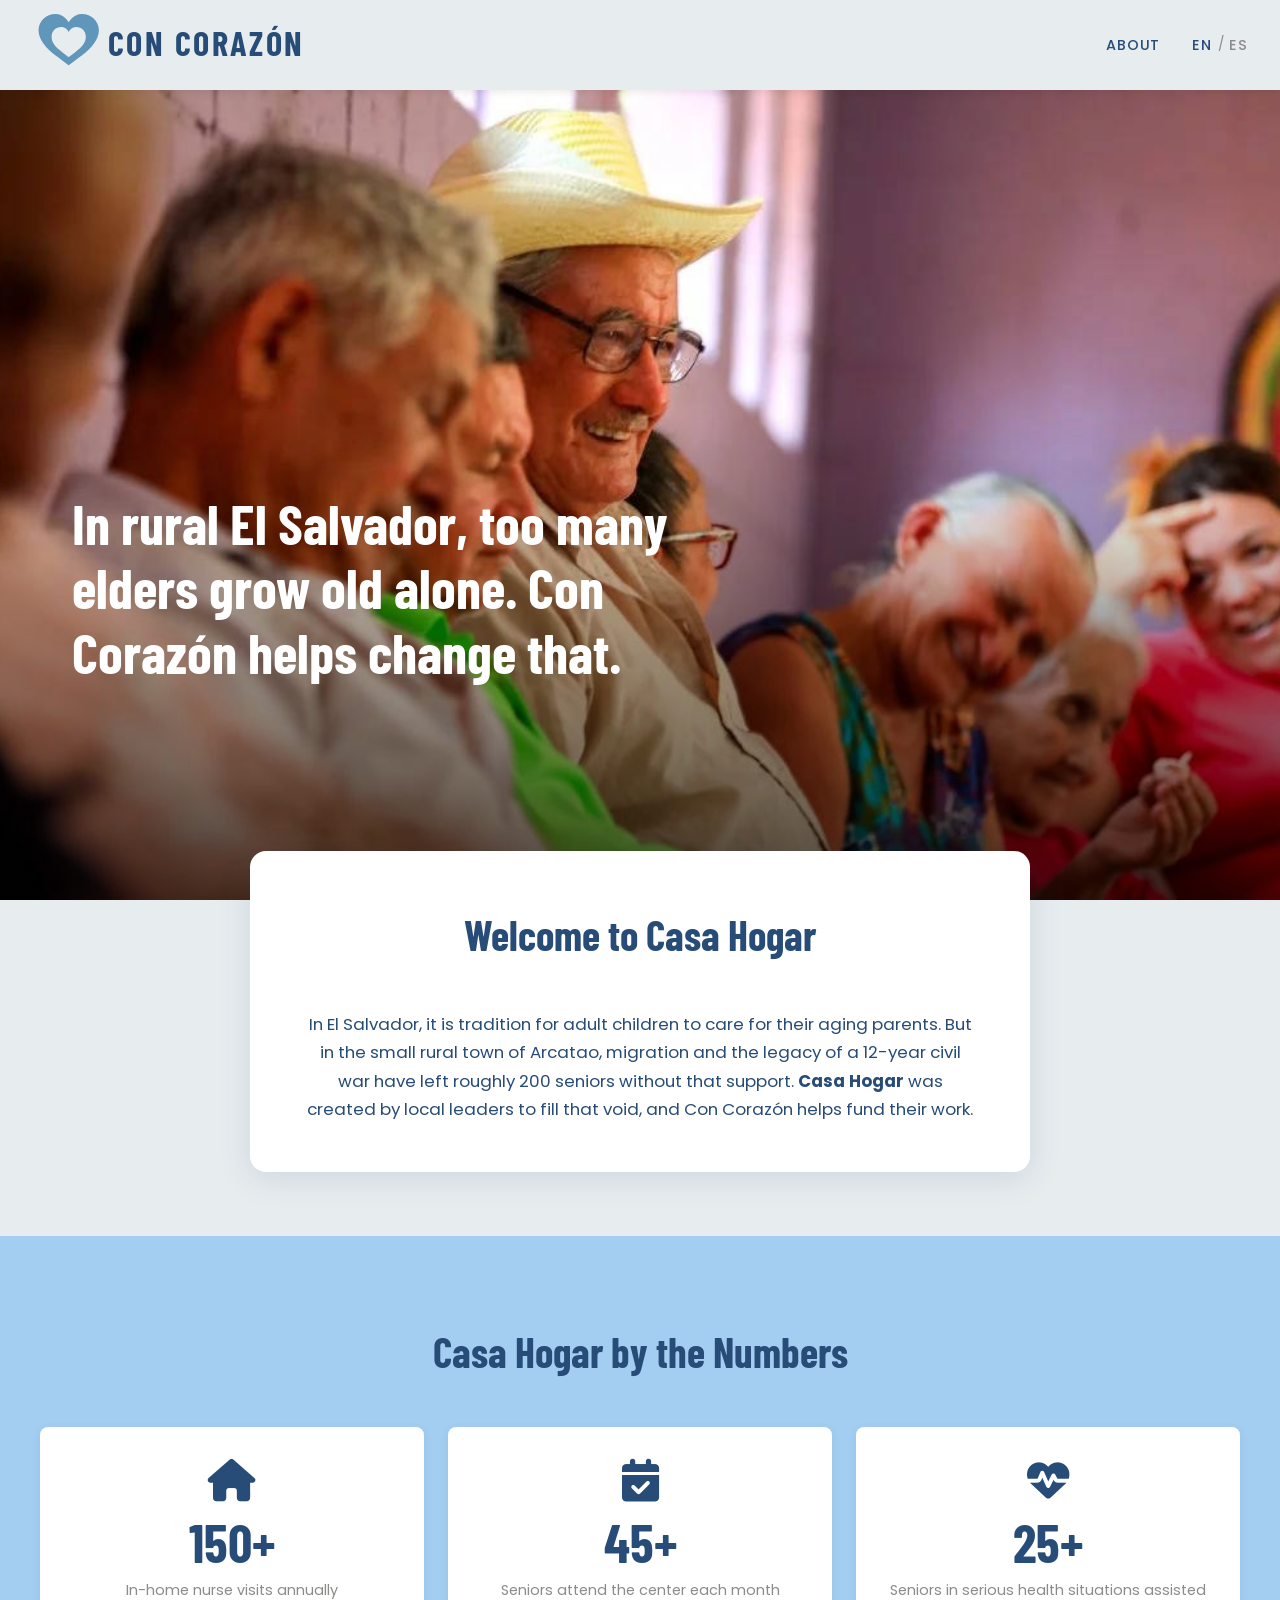
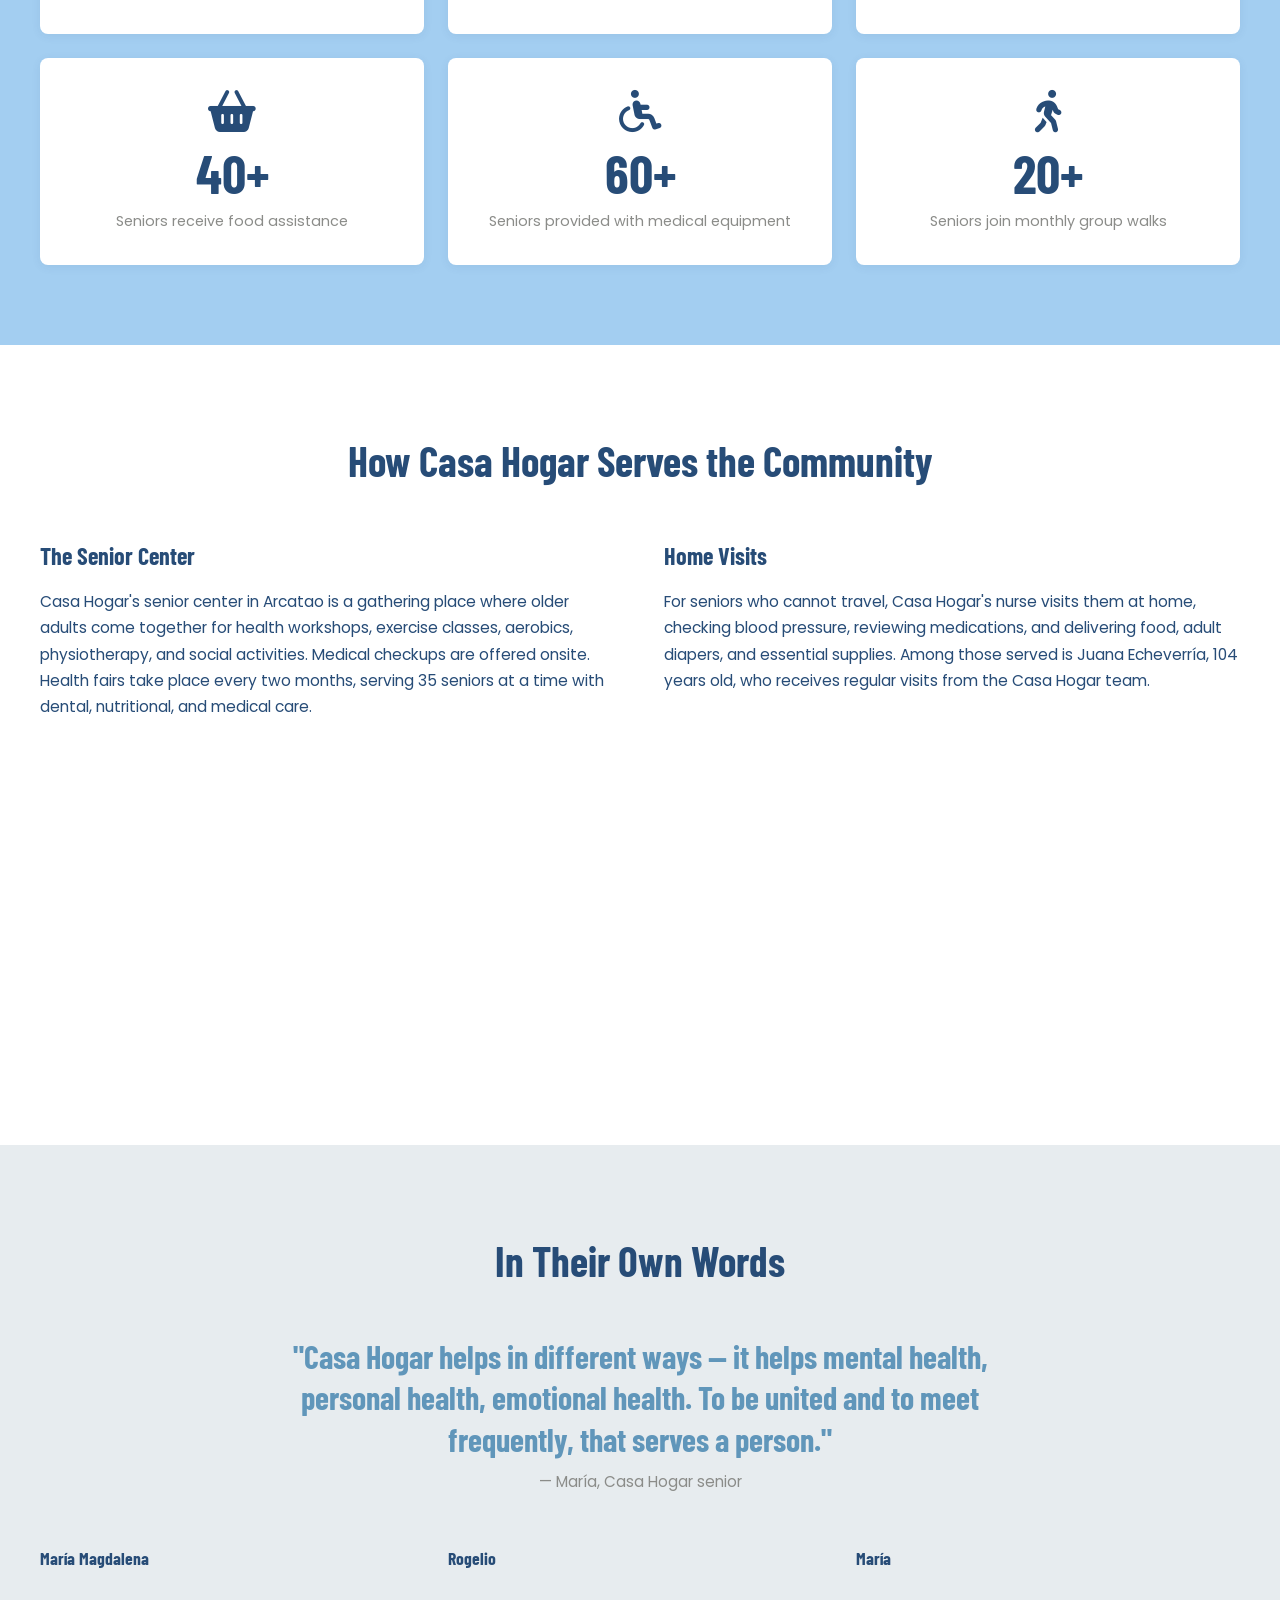
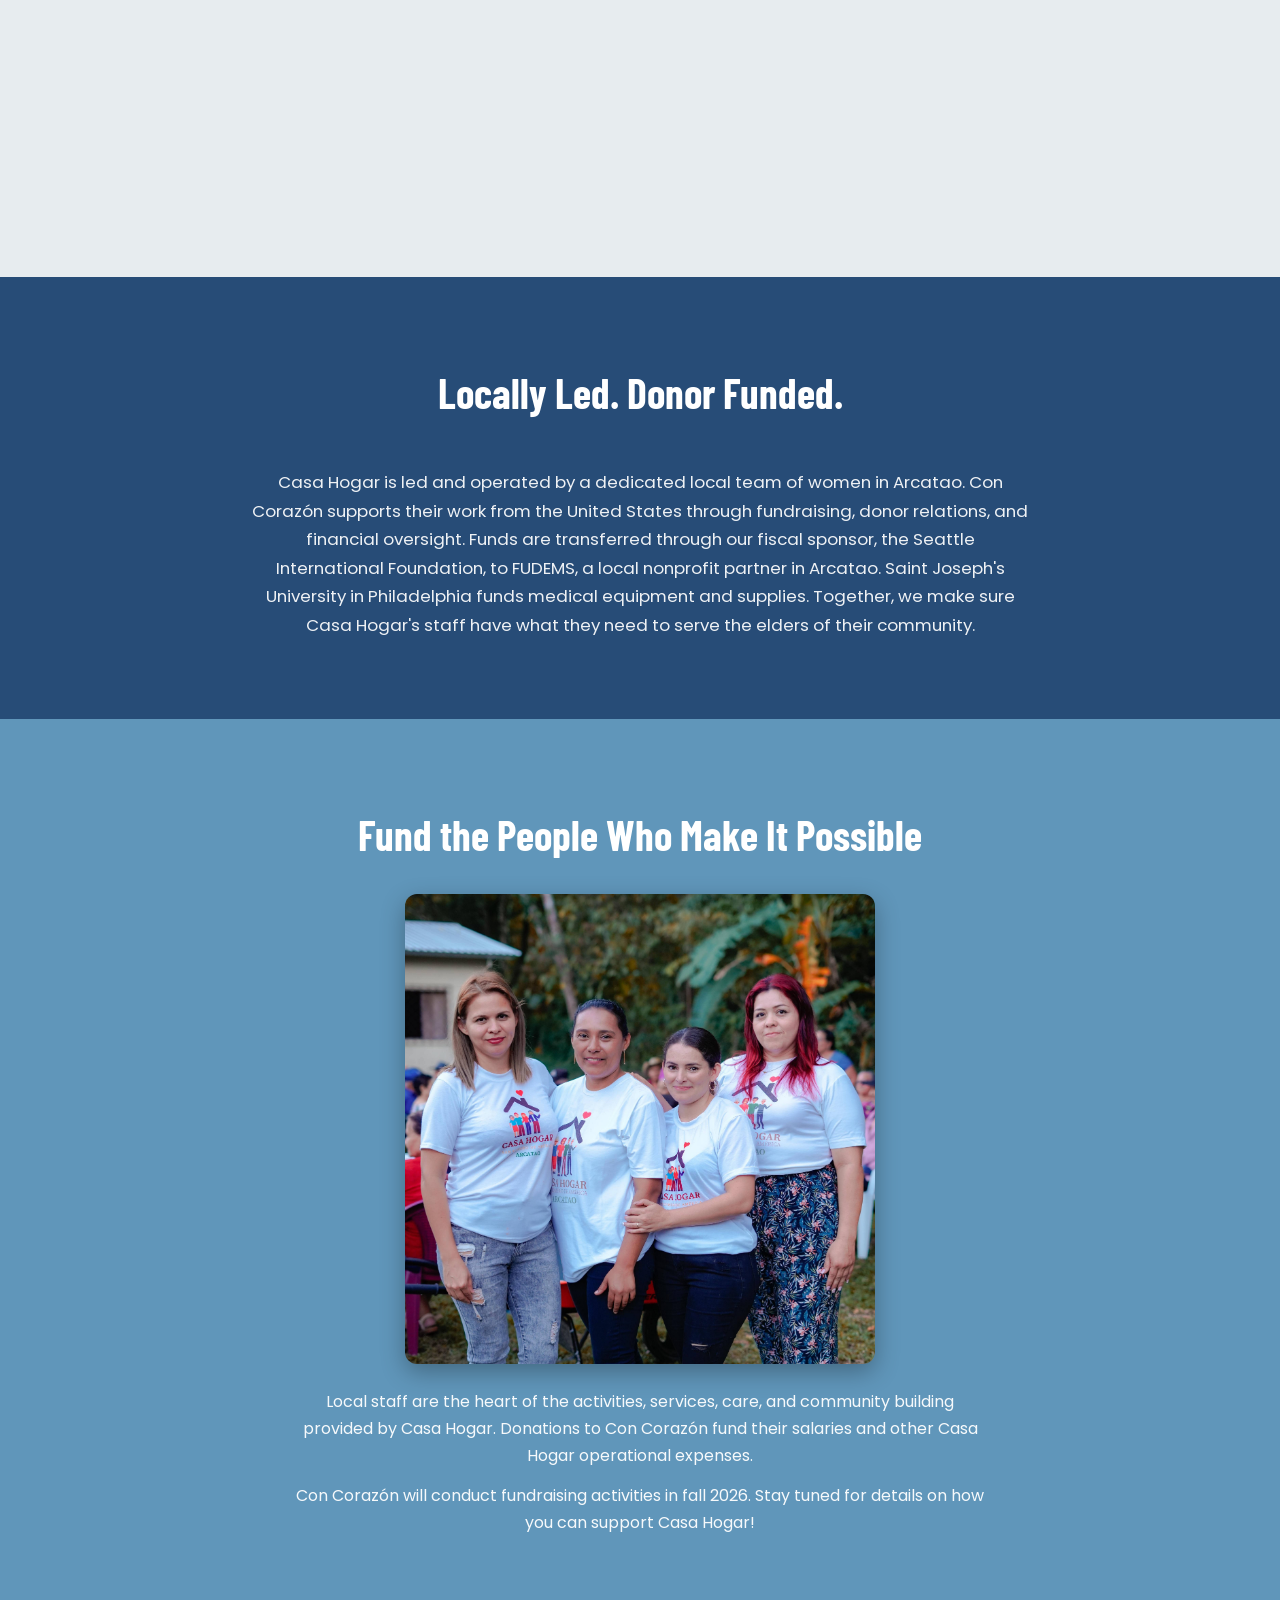
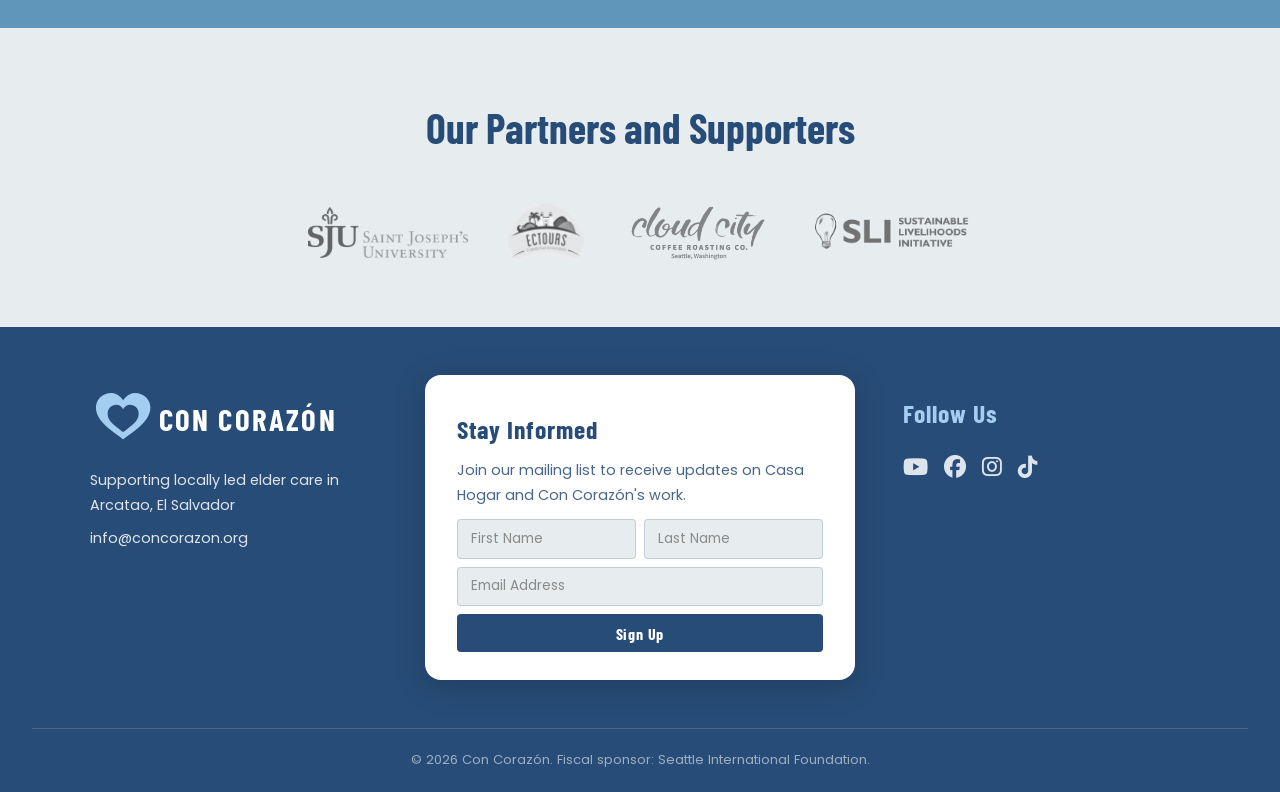
==== en/index.html @ 16d6d332 "Inital commit of Con Corazon website 2.0" ====
<!DOCTYPE html>
<html lang="en">
<head>
  <meta charset="UTF-8">
  <meta name="viewport" content="width=device-width, initial-scale=1.0">
  <title>Con Corazón — Supporting Elder Care in Arcatao, El Salvador</title>
  <meta name="description" content="Con Corazón supports Casa Hogar San Romero de América, a locally led elder care program in Arcatao, El Salvador.">
  <link rel="icon" type="image/svg+xml" href="../favicon.svg">
  <link rel="stylesheet" href="../css/styles.css">
  <link rel="stylesheet" href="https://cdnjs.cloudflare.com/ajax/libs/font-awesome/6.5.0/css/all.min.css">
</head>
<body>

  <!-- ─── Navigation ────────────────────────────────────────────── -->
  <nav class="site-nav" role="navigation" aria-label="Main navigation">
    <div class="nav-logo">
      <a href="index.html" aria-label="Con Corazón home">
        <svg width="310" height="66" viewBox="50 0 380 80" role="img">
          <title>Con Corazón logo</title>
          <g transform="translate(95, 40)">
            <path d="M0,-28 C0,-28 -6,-38 -16,-38 C-28,-38 -37,-29 -37,-18 C-37,-7 -28,4 -16,13 C-8,19 0,25 0,25 C0,25 8,19 16,13 C28,4 37,-7 37,-18 C37,-29 28,-38 16,-38 C6,-38 0,-28 0,-28 Z" fill="#6096BA"/>
            <path d="M0,-16 C0,-16 -3,-22 -9,-22 C-16,-22 -21,-17 -21,-10 C-21,-3 -16,3 -9,8 C-4,12 0,15 0,15 C0,15 4,12 9,8 C16,3 21,-3 21,-10 C21,-17 16,-22 9,-22 C3,-22 0,-16 0,-16 Z" fill="#E7ECEF"/>
          </g>
          <text x="143" y="53" font-family="'Barlow Condensed', sans-serif" font-weight="700" font-size="42" letter-spacing="3" fill="#274C77">CON CORAZÓN</text>
        </svg>
      </a>
    </div>

    <button class="nav-hamburger" aria-label="Open menu" aria-expanded="false" onclick="this.setAttribute('aria-expanded', this.getAttribute('aria-expanded')==='true'?'false':'true'); document.getElementById('nav-links').classList.toggle('open');">
      <span></span><span></span><span></span>
    </button>

    <ul class="nav-links" id="nav-links">
      <!-- <li><a href="donate.html">Donate</a></li> -->
      <li><a href="about.html">About</a></li>
      <li>
        <span class="lang-toggle">
          <a href="index.html" class="lang-active">EN</a>
          <span class="lang-sep">/</span>
          <a href="../es/index.html" class="lang-inactive">ES</a>
        </span>
      </li>
    </ul>
  </nav>

  <!-- ─── Section 1: Hero ───────────────────────────────────────── -->
  <section class="hero" aria-label="Hero">
    <div class="hero-overlay"></div>
    <div class="hero-content">
      <h1>In rural El Salvador, too many elders grow old alone. Con Corazón helps change that.</h1>
      <!-- <a href="donate.html" class="btn-primary">Donate</a> -->
    </div>
  </section>

  <!-- ─── Section 2: The Problem ───────────────────────────────── -->
  <section class="section-problem" aria-labelledby="problem-heading">
    <div class="inner">
      <h2 class="section-header" id="problem-heading">Welcome to Casa Hogar</h2>
      <p>In El Salvador, it is tradition for adult children to care for their aging parents. But in the small rural town of Arcatao, migration and the legacy of a 12-year civil war have left roughly 200 seniors without that support. <strong>Casa Hogar</strong> was created by local leaders to fill that void, and Con Corazón helps fund their work.</p>
    </div>
  </section>

  <!-- ─── Section 3: Stat Cards ─────────────────────────────────── -->
  <section class="section-stats" aria-labelledby="stats-heading">
    <div class="inner">
      <h2 class="section-header" id="stats-heading">Casa Hogar by the Numbers</h2>
      <div class="stat-grid">

        <div class="stat-card">
          <i class="fa-solid fa-house" aria-hidden="true"></i>
          <div class="stat-number">150+</div>
          <div class="stat-label">In-home nurse visits annually</div>
        </div>

        <div class="stat-card">
          <i class="fa-solid fa-calendar-check" aria-hidden="true"></i>
          <div class="stat-number">45+</div>
          <div class="stat-label">Seniors attend the center each month</div>
        </div>

        <div class="stat-card">
          <i class="fa-solid fa-heart-pulse" aria-hidden="true"></i>
          <div class="stat-number">25+</div>
          <div class="stat-label">Seniors in serious health situations assisted</div>
        </div>

        <div class="stat-card">
          <i class="fa-solid fa-basket-shopping" aria-hidden="true"></i>
          <div class="stat-number">40+</div>
          <div class="stat-label">Seniors receive food assistance</div>
        </div>

        <div class="stat-card">
          <i class="fa-solid fa-wheelchair" aria-hidden="true"></i>
          <div class="stat-number">60+</div>
          <div class="stat-label">Seniors provided with medical equipment</div>
        </div>

        <div class="stat-card">
          <i class="fa-solid fa-person-walking" aria-hidden="true"></i>
          <div class="stat-number">20+</div>
          <div class="stat-label">Seniors join monthly group walks</div>
        </div>

      </div>
    </div>
  </section>

  <!-- ─── Section 4: What Is Casa Hogar ────────────────────────── -->
  <section class="section-casa" aria-labelledby="casa-heading">
    <div class="inner">
      <h2 class="section-header" id="casa-heading">How Casa Hogar Serves the Community</h2>
      <div class="casa-columns">

        <div class="casa-col">
          <h3>The Senior Center</h3>
          <p>Casa Hogar's senior center in Arcatao is a gathering place where older adults come together for health workshops, exercise classes, aerobics, physiotherapy, and social activities. Medical checkups are offered onsite. Health fairs take place every two months, serving 35 seniors at a time with dental, nutritional, and medical care.</p>
          <div class="video-wrap">
            <iframe src="https://www.youtube.com/embed/SIsuUfi-Hgg" title="Casa Hogar Senior Center" allowfullscreen loading="lazy"></iframe>
          </div>
        </div>

        <div class="casa-col">
          <h3>Home Visits</h3>
          <p>For seniors who cannot travel, Casa Hogar's nurse visits them at home, checking blood pressure, reviewing medications, and delivering food, adult diapers, and essential supplies. Among those served is Juana Echeverría, 104 years old, who receives regular visits from the Casa Hogar team.</p>
          <div class="video-wrap">
            <iframe src="https://www.youtube.com/embed/_XHFitrFmFE" title="Casa Hogar Home Visits" allowfullscreen loading="lazy"></iframe>
          </div>
        </div>

      </div>
    </div>
  </section>

  <!-- ─── Section 5: Testimonials ──────────────────────────────── -->
  <section class="section-testimonials" aria-labelledby="testimonials-heading">
    <div class="inner">
      <h2 class="section-header" id="testimonials-heading">In Their Own Words</h2>

      <div class="pull-quote">
        <blockquote>"Casa Hogar helps in different ways &mdash; it helps mental health, personal health, emotional health. To be united and to meet frequently, that serves a person."</blockquote>
        <cite>— María, Casa Hogar senior</cite>
      </div>

      <div class="video-row">

        <div>
          <div class="video-label">María Magdalena</div>
          <div class="video-wrap">
            <iframe src="https://www.youtube.com/embed/TL18-cvgX3M" title="Testimonial: María Magdalena" allowfullscreen loading="lazy"></iframe>
          </div>
        </div>

        <div>
          <div class="video-label">Rogelio</div>
          <div class="video-wrap">
            <iframe src="https://www.youtube.com/embed/rssezX01cHo" title="Testimonial: Rogelio" allowfullscreen loading="lazy"></iframe>
          </div>
        </div>

        <div>
          <div class="video-label">María</div>
          <div class="video-wrap">
            <iframe src="https://www.youtube.com/embed/4YFCZ-IVtp0" title="Testimonial: María" allowfullscreen loading="lazy"></iframe>
          </div>
        </div>

      </div>
    </div>
  </section>

  <!-- ─── Section 6: How We Work ───────────────────────────────── -->
  <section class="section-how" aria-labelledby="how-heading">
    <div class="inner">
      <h2 class="section-header section-header--white" id="how-heading">Locally Led. Donor Funded.</h2>
      <p>Casa Hogar is led and operated by a dedicated local team of women in Arcatao. Con Corazón supports their work from the United States through fundraising, donor relations, and financial oversight. Funds are transferred through our fiscal sponsor, the Seattle International Foundation, to FUDEMS, a local nonprofit partner in Arcatao. Saint Joseph's University in Philadelphia funds medical equipment and supplies. Together, we make sure Casa Hogar's staff have what they need to serve the elders of their community.</p>
    </div>
  </section>

  <!-- ─── Section 7: Donate CTA ────────────────────────────────── -->
  <section class="section-donate" aria-labelledby="donate-heading">
    <div class="inner">
      <h2 class="section-header" id="donate-heading">Fund the People Who Make It Possible</h2>
      <div class="team-photo-break">
        <img src="../images/Casa_Hogar_Team.jpg" alt="The Casa Hogar team in Arcatao, El Salvador">
      </div>
      <p>Local staff are the heart of the activities, services, care, and community building provided by Casa Hogar. Donations to Con Corazón fund their salaries and other Casa Hogar operational expenses.</p>
      <p>Con Corazón will conduct fundraising activities in fall 2026. Stay tuned for details on how you can support Casa Hogar!</p>
      <!-- <a href="donate.html" class="btn-donate">Donate Now</a> -->
    </div>
  </section>

  <!-- ─── Section 8: Partners ──────────────────────────────────── -->
  <section class="section-partners" aria-labelledby="partners-heading">
    <div class="inner">
      <h2 class="section-header" id="partners-heading">Our Partners and Supporters</h2>
      <div class="partner-row">

        <a href="https://www.sju.edu/" class="partner-logo" target="_blank" rel="noopener" aria-label="Saint Joseph's University">
          <img src="../images/saint-josephs-university.png" alt="Saint Joseph's University">
        </a>

        <a href="https://www.ectourselsalvador.com/" class="partner-logo" target="_blank" rel="noopener" aria-label="EC Tours El Salvador">
          <img src="../images/EC%20Tours.png" alt="EC Tours El Salvador">
        </a>

        <a href="https://www.cloudcitycoffeeroasting.com/" class="partner-logo" target="_blank" rel="noopener" aria-label="Cloud City Coffee Roasters">
          <img src="../images/CloudCityRoasters.png" alt="Cloud City Coffee Roasters">
        </a>

        <div class="partner-logo" aria-label="Sustainable Livelihoods Initiative">
          <img src="../images/Sustainable%20Livelihoods%20Initiative.png" alt="Sustainable Livelihoods Initiative">
        </div>

      </div>
    </div>
  </section>

  <!-- ─── Footer ───────────────────────────────────────────────── -->
  <footer class="site-footer" aria-label="Site footer">
    <div class="footer-grid">

      <div class="footer-col">
        <svg width="280" height="60" viewBox="50 0 380 80" role="img" aria-label="Con Corazón logo">
          <title>Con Corazón</title>
          <g transform="translate(95, 40)">
            <path d="M0,-28 C0,-28 -6,-38 -16,-38 C-28,-38 -37,-29 -37,-18 C-37,-7 -28,4 -16,13 C-8,19 0,25 0,25 C0,25 8,19 16,13 C28,4 37,-7 37,-18 C37,-29 28,-38 16,-38 C6,-38 0,-28 0,-28 Z" fill="#A3CEF1"/>
            <path d="M0,-16 C0,-16 -3,-22 -9,-22 C-16,-22 -21,-17 -21,-10 C-21,-3 -16,3 -9,8 C-4,12 0,15 0,15 C0,15 4,12 9,8 C16,3 21,-3 21,-10 C21,-17 16,-22 9,-22 C3,-22 0,-16 0,-16 Z" fill="#274C77"/>
          </g>
          <text x="143" y="53" font-family="'Barlow Condensed', sans-serif" font-weight="700" font-size="42" letter-spacing="3" fill="#ffffff">CON CORAZÓN</text>
        </svg>
        <p class="footer-tagline">Supporting locally led elder care in Arcatao, El Salvador</p>
        <a href="mailto:info@concorazon.org">info@concorazon.org</a>
      </div>

      <div class="footer-col">
        <div class="footer-form-card">
          <h4>Stay Informed</h4>
          <p>Join our mailing list to receive updates on Casa Hogar and Con Corazón's work.</p>
          <form class="signup-form" action="#" method="post" aria-label="Mailing list signup">
            <div class="signup-row">
              <input type="text" name="first_name" placeholder="First Name" required>
              <input type="text" name="last_name" placeholder="Last Name" required>
            </div>
            <input type="email" name="email" placeholder="Email Address" required>
            <button type="submit">Sign Up</button>
          </form>
        </div>
      </div>

      <div class="footer-col">
        <h4>Follow Us</h4>
        <div class="social-links">
          <a href="https://www.youtube.com/@concorazon" target="_blank" rel="noopener" aria-label="YouTube">
            <i class="fa-brands fa-youtube" aria-hidden="true"></i>
          </a>
          <a href="https://www.facebook.com/ConCorazonElSalvador" target="_blank" rel="noopener" aria-label="Facebook">
            <i class="fa-brands fa-facebook" aria-hidden="true"></i>
          </a>
          <a href="https://www.instagram.com/concorazon_es/" target="_blank" rel="noopener" aria-label="Instagram">
            <i class="fa-brands fa-instagram" aria-hidden="true"></i>
          </a>
          <a href="https://www.tiktok.com/@concorazon_es" target="_blank" rel="noopener" aria-label="TikTok">
            <i class="fa-brands fa-tiktok" aria-hidden="true"></i>
          </a>
        </div>
      </div>

    </div>

    <div class="footer-bottom">
      <p>© <script>document.write(new Date().getFullYear())</script> Con Corazón. Fiscal sponsor: Seattle International Foundation.</p>
    </div>
  </footer>

</body>
</html>
---- css/styles.css ----
@import url('https://fonts.googleapis.com/css2?family=Barlow+Condensed:wght@700&family=Poppins:wght@400;500;600;700&display=swap');

/* ─── Variables ─────────────────────────────────────────────────── */
:root {
  --platinum:   #E7ECEF;
  --dusk-blue:  #274C77;
  --steel-blue: #6096BA;
  --icy-blue:   #A3CEF1;
  --grey-olive: #8B8C89;
}

/* ─── Reset & Base ──────────────────────────────────────────────── */
*, *::before, *::after { box-sizing: border-box; margin: 0; padding: 0; }

html { scroll-behavior: smooth; }

body {
  font-family: 'Poppins', sans-serif;
  background-color: var(--platinum);
  color: var(--dusk-blue);
  font-size: 1rem;
  line-height: 1.7;
}

img { display: block; max-width: 100%; }

a { color: inherit; text-decoration: none; }

/* ─── Navigation ────────────────────────────────────────────────── */
.site-nav {
  position: sticky;
  top: 0;
  z-index: 100;
  background: var(--platinum);
  padding: 0.75rem 2rem;
  display: flex;
  align-items: center;
  justify-content: space-between;
  box-shadow: 0 2px 8px rgba(0,0,0,0.08);
}

.nav-logo a { display: flex; align-items: center; }

.nav-links {
  display: flex;
  align-items: center;
  gap: 2rem;
  list-style: none;
}

.nav-links a {
  font-family: 'Poppins', sans-serif;
  font-weight: 500;
  font-size: 0.9rem;
  letter-spacing: 0.06em;
  text-transform: uppercase;
  color: var(--dusk-blue);
  transition: color 0.2s;
}

.nav-links a.nav-bold {
  font-weight: 700;
}

.nav-links a:hover { color: var(--steel-blue); }

.lang-toggle { display: flex; align-items: center; gap: 0.35rem; }

.lang-toggle .lang-active { color: var(--dusk-blue); }
.lang-toggle .lang-inactive { color: var(--grey-olive); }
.lang-toggle .lang-sep { color: var(--grey-olive); font-size: 0.85rem; }

/* Hamburger */
.nav-hamburger {
  display: none;
  background: none;
  border: none;
  cursor: pointer;
  padding: 0.25rem;
  flex-direction: column;
  gap: 5px;
}

.nav-hamburger span {
  display: block;
  width: 26px;
  height: 3px;
  background: var(--dusk-blue);
  border-radius: 2px;
  transition: all 0.3s;
}

/* ─── Hero ──────────────────────────────────────────────────────── */
.hero {
  position: relative;
  min-height: 90vh;
  background-image: url('../images/Con_Corazon_Hero.jpg');
  background-size: cover;
  background-position: center;
  display: flex;
  align-items: flex-end;
}

.hero-overlay {
  position: absolute;
  inset: 0;
  background: linear-gradient(to bottom, transparent 40%, rgba(0,0,0,0.65) 100%);
}

.hero-content {
  position: relative;
  z-index: 1;
  padding: 3rem 2.5rem 7rem;
  max-width: 820px;
}

.hero-content h1 {
  font-family: 'Barlow Condensed', sans-serif;
  font-weight: 700;
  font-size: clamp(2rem, 5vw, 3.5rem);
  color: #fff;
  line-height: 1.15;
  margin-bottom: 1.5rem;
  text-wrap: balance;
}

.btn-primary {
  display: inline-block;
  font-family: 'Poppins', sans-serif;
  font-weight: 700;
  font-size: 1.2rem;
  letter-spacing: 0.12em;
  text-transform: uppercase;
  background: var(--steel-blue);
  color: #fff;
  padding: 0.55rem 3.5rem;
  border-radius: 50px;
  transition: background 0.2s;
}

.btn-primary:hover { background: var(--dusk-blue); }

.btn-donate {
  display: inline-block;
  font-family: 'Poppins', sans-serif;
  font-weight: 700;
  font-size: 1rem;
  letter-spacing: 0.12em;
  text-transform: uppercase;
  background: #fff;
  color: var(--dusk-blue);
  padding: 0.55rem 3.5rem;
  border-radius: 50px;
  transition: background 0.2s, color 0.2s;
}

.btn-donate:hover { background: var(--platinum); color: var(--dusk-blue); }

/* ─── Section Shared ─────────────────────────────────────────────── */
section { padding: 5rem 2rem; }

.section-header {
  font-family: 'Barlow Condensed', sans-serif;
  font-weight: 700;
  font-size: clamp(1.75rem, 3.5vw, 2.6rem);
  color: var(--dusk-blue);
  text-align: center;
  margin-bottom: 2.5rem;
  text-wrap: balance;
}

.section-header--white { color: #fff; }

/* ─── Section 2: Problem ─────────────────────────────────────────── */
.section-problem {
  background: var(--platinum);
  text-align: center;
  position: relative;
  z-index: 2;
  margin-top: 0;
  border-top: 1px solid transparent;
  padding-top: 0;
  padding-bottom: 4rem;
}

.section-problem .inner {
  max-width: 780px;
  margin: -50px auto 0;
  background: #fff;
  border-radius: 16px;
  box-shadow: 0 6px 32px rgba(39,76,119,0.13);
  padding: 3rem 3.5rem;
  position: relative;
  z-index: 3;
}


.section-problem p {
  font-size: 1.05rem;
  color: var(--dusk-blue);
}

/* ─── Section 3: Casa Hogar ──────────────────────────────────────── */
.section-casa {
  background: #fff;
}

.section-casa .inner { max-width: 1200px; margin: 0 auto; }

.casa-columns {
  display: grid;
  grid-template-columns: 1fr 1fr;
  gap: 3rem;
  margin-top: 0.5rem;
}

.casa-col h3 {
  font-family: 'Barlow Condensed', sans-serif;
  font-weight: 700;
  font-size: 1.5rem;
  color: var(--dusk-blue);
  margin-bottom: 0.75rem;
  text-wrap: balance;
}

.casa-col p {
  font-size: 0.97rem;
  margin-bottom: 1.25rem;
  color: var(--dusk-blue);
}

/* ─── Video Embed ────────────────────────────────────────────────── */
.video-wrap {
  position: relative;
  width: 100%;
  padding-bottom: 56.25%;
  height: 0;
  overflow: hidden;
  border-radius: 4px;
}

.video-wrap iframe {
  position: absolute;
  top: 0; left: 0;
  width: 100%;
  height: 100%;
  border: 0;
}

/* ─── Section 4: Stat Cards ──────────────────────────────────────── */
.section-stats {
  background: var(--icy-blue);
}

.section-stats .inner { max-width: 1200px; margin: 0 auto; }

.stat-grid {
  display: grid;
  grid-template-columns: repeat(3, 1fr);
  gap: 1.5rem;
}

.stat-card {
  background: #fff;
  border-radius: 8px;
  padding: 2rem 1.5rem;
  text-align: center;
  box-shadow: 0 2px 10px rgba(39,76,119,0.08);
}

.stat-card i {
  font-size: 2.65rem;
  color: var(--dusk-blue);
  margin-bottom: 0.75rem;
}

.stat-number {
  font-family: 'Barlow Condensed', sans-serif;
  font-weight: 700;
  font-size: 3.35rem;
  color: var(--dusk-blue);
  line-height: 1.1;
}

.stat-label {
  font-size: 0.9rem;
  color: var(--grey-olive);
  margin-top: 0.35rem;
}

/* ─── Section 5: Testimonials ────────────────────────────────────── */
.section-testimonials {
  background: var(--platinum);
}

.section-testimonials .inner { max-width: 1200px; margin: 0 auto; }

.pull-quote {
  text-align: center;
  margin-bottom: 3rem;
}

.pull-quote blockquote {
  font-family: 'Barlow Condensed', sans-serif;
  font-weight: 700;
  font-size: clamp(1.4rem, 3vw, 2rem);
  color: var(--steel-blue);
  line-height: 1.3;
  max-width: 700px;
  margin: 0 auto 0.5rem;
}

.pull-quote cite {
  font-family: 'Poppins', sans-serif;
  font-size: 0.95rem;
  color: var(--grey-olive);
  font-style: normal;
}

.video-row {
  display: grid;
  grid-template-columns: repeat(3, 1fr);
  gap: 1.5rem;
}

.video-label {
  font-family: 'Barlow Condensed', sans-serif;
  font-weight: 700;
  font-size: 1.1rem;
  color: var(--dusk-blue);
  margin-bottom: 0.5rem;
}

/* ─── Section 6: How We Work ─────────────────────────────────────── */
.section-how {
  background: var(--dusk-blue);
  color: #fff;
}

.section-how .inner {
  max-width: 780px;
  margin: 0 auto;
  text-align: center;
}

.section-how p {
  font-size: 1.05rem;
  color: #fff;
  opacity: 0.92;
}

/* ─── Team Photo Break ───────────────────────────────────────────── */
.team-photo-break {
  margin: 1.5rem auto;
  text-align: center;
}

.team-photo-break img {
  width: 100%;
  max-width: 470px;
  height: auto;
  display: block;
  margin: 0 auto;
  border-radius: 12px;
  box-shadow: 0 8px 24px rgba(0, 0, 0, 0.3);
}

/* ─── Section 7: Donate CTA ──────────────────────────────────────── */
.section-donate {
  background: var(--steel-blue);
  text-align: center;
}

.section-donate .inner { max-width: 700px; margin: 0 auto; }

.section-donate .section-header { color: #fff; margin-bottom: 1.25rem; }

.section-donate p {
  color: #fff;
  font-size: 1rem;
  opacity: 0.95;
  margin-bottom: 0.75rem;
}

.section-donate .btn-donate { margin-top: 1.5rem; }

/* ─── Section 8: Partners ────────────────────────────────────────── */
.section-partners {
  background: var(--platinum);
  padding: 4rem 2rem;
}

.section-partners .inner { max-width: 1100px; margin: 0 auto; }

.partner-row {
  display: flex;
  align-items: center;
  justify-content: center;
  flex-wrap: wrap;
  gap: 2.5rem;
  margin-top: 1rem;
}

.partner-logo {
  display: flex;
  align-items: center;
  justify-content: center;
  opacity: 0.7;
  filter: grayscale(100%);
  transition: filter 0.25s, opacity 0.25s;
}

.partner-logo:hover {
  filter: grayscale(0%);
  opacity: 1;
}

.partner-logo img {
  max-height: 60px;
  max-width: 160px;
  width: auto;
  object-fit: contain;
}

/* ─── Footer ─────────────────────────────────────────────────────── */
.site-footer {
  background: var(--dusk-blue);
  color: #fff;
  padding: 4rem 2rem 0;
}

.footer-grid {
  display: grid;
  grid-template-columns: 1fr 1.5fr 1fr;
  gap: 3rem;
  max-width: 1100px;
  margin: 0 auto;
  padding-bottom: 3rem;
}

.footer-col h4 {
  font-family: 'Barlow Condensed', sans-serif;
  font-weight: 700;
  font-size: 1.6rem;
  letter-spacing: 0.04em;
  margin-bottom: 0.85rem;
  color: var(--icy-blue);
}

/* Stay Informed white card */
.footer-form-card {
  background: #fff;
  border-radius: 16px;
  padding: 2rem 2rem 1.75rem;
  box-shadow: 0 6px 32px rgba(0,0,0,0.18);
  margin-top: -1rem;
}

.footer-form-card h4 {
  color: var(--dusk-blue);
  margin-bottom: 0.5rem;
}

.footer-form-card p {
  color: var(--dusk-blue) !important;
  font-size: 0.9rem;
  opacity: 0.85;
}

.footer-form-card .signup-form input {
  background: var(--platinum);
  border: 1px solid rgba(39,76,119,0.2);
  color: var(--dusk-blue);
}

.footer-form-card .signup-form input::placeholder {
  color: var(--grey-olive);
}

.footer-form-card .signup-form button {
  background: var(--dusk-blue);
  color: #fff;
}

.footer-form-card .signup-form button:hover {
  background: var(--steel-blue);
  color: #fff;
}

.footer-col p, .footer-col a {
  font-size: 0.9rem;
  color: rgba(255,255,255,0.85);
  line-height: 1.7;
}

.footer-col a:hover { color: var(--icy-blue); }

.footer-tagline { margin: 0.6rem 0 0.4rem; }

/* Email signup form */
.signup-form { margin-top: 0.75rem; }

.signup-form input {
  display: block;
  width: 100%;
  padding: 0.55rem 0.8rem;
  margin-bottom: 0.5rem;
  border: 1px solid rgba(255,255,255,0.3);
  border-radius: 4px;
  background: rgba(255,255,255,0.1);
  color: #fff;
  font-family: 'Poppins', sans-serif;
  font-size: 0.85rem;
}

.signup-form input::placeholder { color: rgba(255,255,255,0.5); }

.signup-form .signup-row {
  display: grid;
  grid-template-columns: 1fr 1fr;
  gap: 0.5rem;
}

.signup-form button {
  display: block;
  width: 100%;
  padding: 0.6rem 1rem;
  margin-top: 0.25rem;
  background: var(--steel-blue);
  color: #fff;
  font-family: 'Barlow Condensed', sans-serif;
  font-weight: 700;
  font-size: 1rem;
  letter-spacing: 0.05em;
  border: none;
  border-radius: 4px;
  cursor: pointer;
  transition: background 0.2s;
}

.signup-form button:hover { background: var(--icy-blue); color: var(--dusk-blue); }

/* Social links */
.social-links {
  display: flex;
  gap: 1rem;
  margin-top: 0.85rem;
}

.social-links a {
  color: rgba(255,255,255,0.85);
  font-size: 1.4rem;
  transition: color 0.2s;
}

.social-links a:hover { color: var(--icy-blue); }

/* YouTube link */
.yt-link {
  display: inline-flex;
  align-items: center;
  gap: 0.5rem;
  font-size: 0.95rem;
  color: rgba(255,255,255,0.85);
  margin-top: 0.5rem;
}

.yt-link i { color: #FF0000; font-size: 1.2rem; }
.yt-link:hover { color: var(--icy-blue); }

/* Footer bottom bar */
.footer-bottom {
  border-top: 1px solid rgba(255,255,255,0.15);
  padding: 1.25rem 2rem;
  text-align: center;
}

.footer-bottom p {
  font-size: 0.82rem;
  color: rgba(255,255,255,0.55);
}

/* ─── Responsive ─────────────────────────────────────────────────── */
@media (max-width: 1199px) {
  .stat-grid { grid-template-columns: repeat(2, 1fr); }
  .footer-grid { grid-template-columns: 1fr 1fr; }
  .footer-grid .footer-col:last-child { grid-column: span 2; }
}

@media (max-width: 767px) {
  .site-nav { padding: 0.75rem 1.25rem; }

  .nav-links {
    display: none;
    flex-direction: column;
    position: absolute;
    top: 100%;
    left: 0; right: 0;
    background: var(--platinum);
    padding: 1.25rem 1.5rem 1.5rem;
    gap: 1rem;
    box-shadow: 0 4px 12px rgba(0,0,0,0.1);
  }

  .nav-links.open { display: flex; }

  .nav-hamburger { display: flex; }

  .hero-content { padding: 2rem 1.25rem 8rem; }

  .section-problem .inner { margin-top: -100px; }

  section { padding: 3.5rem 1.25rem; }

  .casa-columns { grid-template-columns: 1fr; gap: 2rem; }

  .stat-grid { grid-template-columns: 1fr; }

  .video-row { grid-template-columns: 1fr; }

  .footer-grid { grid-template-columns: 1fr; }
  .footer-grid .footer-col:last-child { grid-column: span 1; }

  .partner-row { gap: 1.5rem; }

  .signup-form .signup-row { grid-template-columns: 1fr; }

  .section-problem .inner { padding: 2rem 1.5rem; margin-top: -40px; }
}

/* ─── Donate Page ────────────────────────────────────────────────── */

/* Active nav link */
.nav-links a[aria-current="page"] {
  font-weight: 700;
  color: var(--dusk-blue);
}

/* Page header */
.donate-hero {
  position: relative;
  min-height: 50vh;
  background-image: url('../images/Con_Corazon_Donate.jpg');
  background-size: cover;
  background-position: center top;
  display: flex;
  align-items: flex-end;
}

.donate-hero-overlay {
  position: absolute;
  inset: 0;
  background: linear-gradient(to bottom, transparent 40%, rgba(0,0,0,0.65) 100%);
}

.donate-hero-content {
  position: relative;
  z-index: 1;
  padding: 2.5rem 2.5rem 4rem;
  max-width: 820px;
}

.donate-hero-content h1 {
  font-family: 'Barlow Condensed', sans-serif;
  font-weight: 700;
  font-size: clamp(1.75rem, 4vw, 3rem);
  color: #fff;
  line-height: 1.15;
  text-wrap: balance;
}

/* Section 2: The Ask */
.section-ask {
  background: var(--platinum);
  padding: 5rem 2rem;
}

.ask-inner {
  max-width: 1200px;
  margin: 0 auto;
}

.ask-columns {
  display: grid;
  grid-template-columns: 1fr 1fr;
  gap: 4rem;
  align-items: start;
}

.ask-copy .section-header {
  text-align: left;
  margin-bottom: 1.5rem;
}

.ask-copy p {
  font-size: 1rem;
  color: var(--dusk-blue);
  margin-bottom: 1rem;
  line-height: 1.7;
}

.ask-copy .trust-line {
  font-size: 0.88rem;
  color: var(--grey-olive);
  margin-top: 1.5rem;
  border-top: 1px solid rgba(39,76,119,0.15);
  padding-top: 1.25rem;
}

.ask-form {
  min-height: 400px;
}

/* Section 3: Trust Signals */
.section-trust {
  background: var(--dusk-blue);
  padding: 4rem 2rem;
}

.trust-inner {
  max-width: 900px;
  margin: 0 auto;
}

.trust-grid {
  display: grid;
  grid-template-columns: repeat(3, 1fr);
  gap: 2rem;
  text-align: center;
}

.trust-item i {
  font-size: 2.2rem;
  color: var(--steel-blue);
  margin-bottom: 0.75rem;
  display: block;
}

.trust-item p {
  font-family: 'Poppins', sans-serif;
  font-weight: 600;
  font-size: 0.95rem;
  color: #fff;
  line-height: 1.4;
  margin: 0;
}

/* Donate page responsive */
@media (max-width: 1199px) {
  .ask-columns { gap: 2.5rem; }
}

@media (max-width: 767px) {
  .donate-hero-content { padding: 2rem 1.25rem 3rem; }
  .ask-columns { grid-template-columns: 1fr; gap: 2rem; }
  .ask-copy .section-header { text-align: center; }
  .trust-grid { grid-template-columns: 1fr; gap: 1.5rem; }
}

/* ─── About Page ─────────────────────────────────────────────────── */

.about-page-header {
  position: relative;
  min-height: 50vh;
  background-image: url('../images/Con_Corazon_About.jpg');
  background-size: cover;
  background-position: center;
  display: flex;
  align-items: flex-end;
}

.about-page-header-overlay {
  position: absolute;
  inset: 0;
  background: linear-gradient(to bottom, transparent 30%, rgba(0,0,0,0.68) 100%);
}

.about-page-header-content {
  position: relative;
  z-index: 1;
  padding: 2.5rem 2.5rem 4rem;
  max-width: 820px;
}

.about-page-header h1 {
  font-family: 'Barlow Condensed', sans-serif;
  font-weight: 700;
  font-size: clamp(2rem, 5vw, 3.5rem);
  color: #fff;
  line-height: 1.15;
  margin-bottom: 0.75rem;
  text-wrap: balance;
}

.about-page-header p {
  font-size: clamp(0.95rem, 2vw, 1.1rem);
  color: rgba(255,255,255,0.88);
  font-weight: 400;
  max-width: 650px;
}

/* Our Story */
.section-our-story { background: var(--platinum); }

.section-our-story .inner {
  max-width: 800px;
  margin: 0 auto;
}

.section-our-story p {
  font-size: 1rem;
  color: var(--dusk-blue);
  margin-bottom: 1.25rem;
}

.about-map-caption {
  font-size: 0.88rem;
  color: var(--grey-olive);
  text-align: center;
  margin-top: 0.75rem;
  font-style: italic;
}

/* How We Work - About version */
.section-about-how { background: var(--platinum); }

.section-about-how .inner {
  max-width: 1100px;
  margin: 0 auto;
}

.about-how-columns {
  display: grid;
  grid-template-columns: 1fr 1fr;
  gap: 3rem;
}

.about-how-col {
  border-left: 4px solid var(--steel-blue);
  padding-left: 1.75rem;
}

.about-how-col h3 {
  font-family: 'Barlow Condensed', sans-serif;
  font-weight: 700;
  font-size: 1.5rem;
  color: var(--dusk-blue);
  margin-bottom: 0.75rem;
}

.about-how-col p {
  font-size: 0.97rem;
  color: var(--dusk-blue);
  margin-bottom: 1rem;
}

/* Team sections */
.section-team-us { background: var(--icy-blue); }
.section-team-sv { background: var(--platinum); }

.section-team-us .inner,
.section-team-sv .inner { max-width: 1100px; margin: 0 auto; }

.team-subsection-label {
  font-family: 'Barlow Condensed', sans-serif;
  font-weight: 700;
  font-size: 1rem;
  letter-spacing: 0.12em;
  text-transform: uppercase;
  color: var(--dusk-blue);
  text-align: center;
  margin-bottom: 2rem;
}

.team-grid-2 {
  display: grid;
  grid-template-columns: 1fr 1fr;
  gap: 2rem;
}

.team-grid-4 {
  display: grid;
  grid-template-columns: 1fr 1fr;
  gap: 2rem;
}

.team-card {
  background: #fff;
  border-radius: 12px;
  padding: 2rem;
  box-shadow: 0 2px 12px rgba(39,76,119,0.1);
  text-align: center;
}

.section-team-sv .team-card { text-align: left; }

.photo-placeholder {
  width: 200px;
  height: 200px;
  background: var(--icy-blue);
  border-radius: 8px;
  display: flex;
  align-items: center;
  justify-content: center;
  margin: 0 auto 1.25rem;
  font-family: 'Poppins', sans-serif;
  font-size: 0.85rem;
  color: var(--grey-olive);
}

.team-photo {
  width: 200px;
  height: 200px;
  object-fit: cover;
  border-radius: 8px;
  display: block;
  margin: 0 auto 1.25rem;
}

.team-card-name {
  font-family: 'Barlow Condensed', sans-serif;
  font-weight: 700;
  font-size: 1.4rem;
  color: var(--dusk-blue);
  margin-bottom: 0.25rem;
}

.team-card-title {
  font-size: 0.9rem;
  color: var(--steel-blue);
  margin-bottom: 1rem;
}

.team-card-bio,
.team-card-desc {
  font-size: 0.95rem;
  color: var(--dusk-blue);
  margin-bottom: 1rem;
  text-align: left;
}

.team-card-quote {
  border-top: 1px solid var(--icy-blue);
  padding-top: 0.85rem;
  margin-top: 0.25rem;
}

.team-card-quote-es {
  font-style: italic;
  font-size: 0.9rem;
  color: var(--steel-blue);
  margin-bottom: 0.5rem;
}

.team-card-quote-en {
  font-style: italic;
  font-size: 0.85rem;
  color: var(--grey-olive);
  margin-bottom: 0.5rem;
}

.team-card-attribution {
  font-size: 0.82rem;
  color: var(--grey-olive);
  font-style: normal;
}

/* FUDEMS text placeholder */
.partner-logo-text {
  display: flex;
  align-items: center;
  justify-content: center;
  height: 60px;
  font-family: 'Barlow Condensed', sans-serif;
  font-weight: 700;
  font-size: 1.4rem;
  letter-spacing: 0.1em;
  color: var(--dusk-blue);
  opacity: 0.7;
  transition: opacity 0.25s;
}

.partner-logo-text:hover { opacity: 1; }

/* About page responsive */
@media (max-width: 1199px) {
  .about-how-columns { gap: 2rem; }
}

@media (max-width: 767px) {
  .about-page-header-content { padding: 2rem 1.25rem 3rem; }
  .about-how-columns { grid-template-columns: 1fr; }
  .team-grid-2 { grid-template-columns: 1fr; }
  .team-grid-4 { grid-template-columns: 1fr; }
  .photo-placeholder { width: 160px; height: 160px; }
  .team-photo { width: 160px; height: 160px; }
}
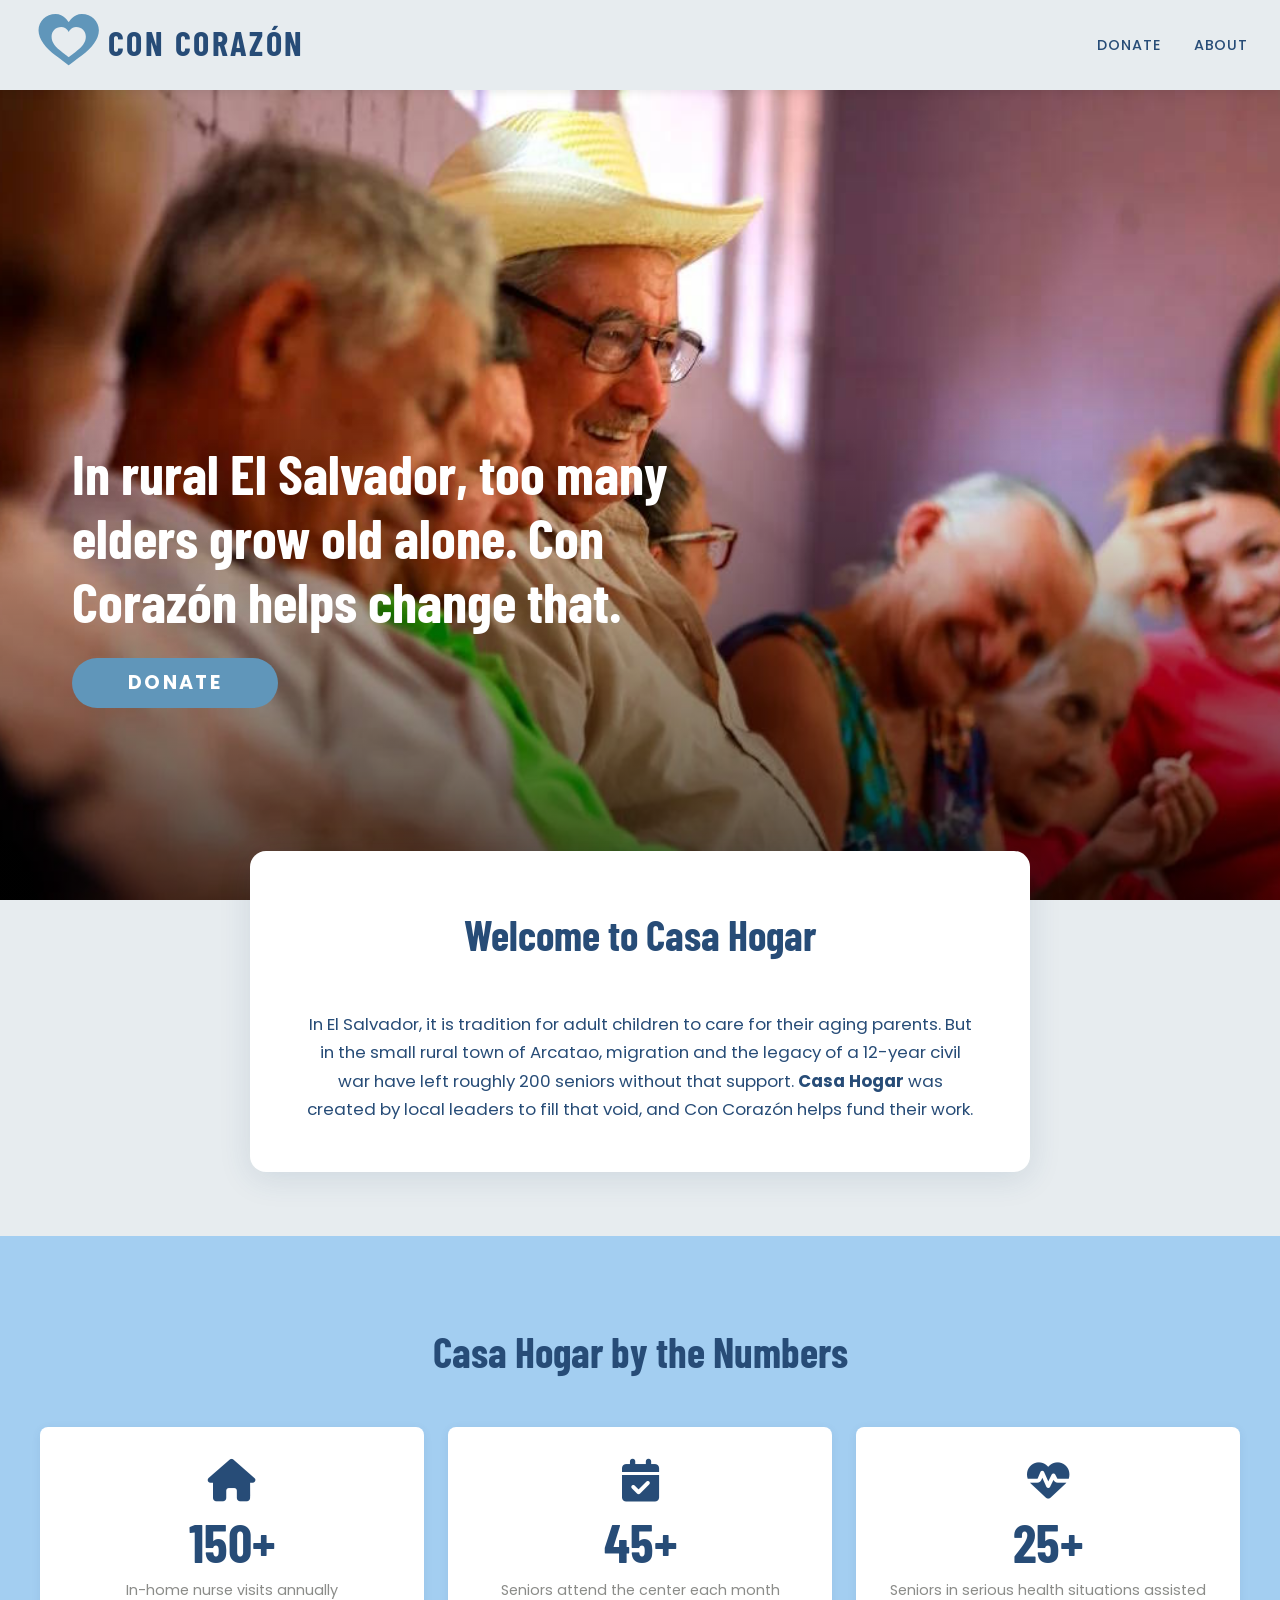
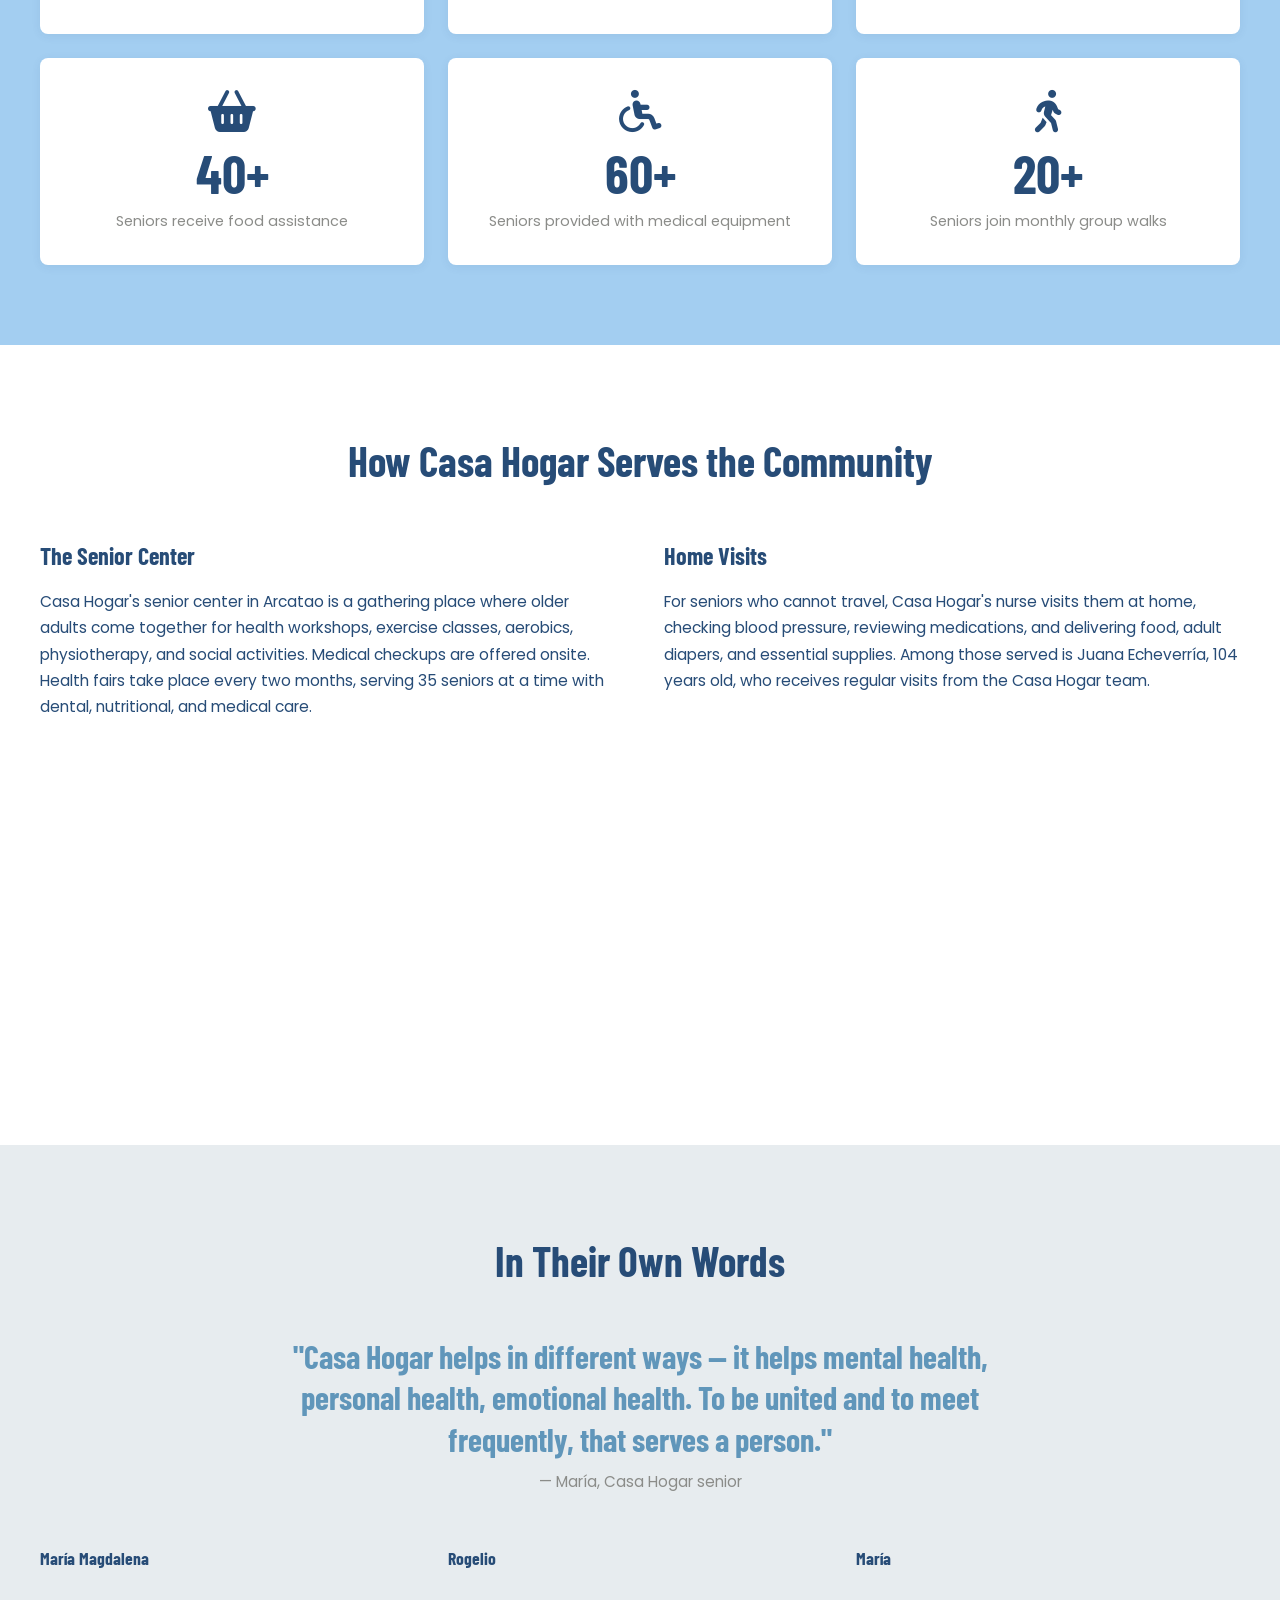
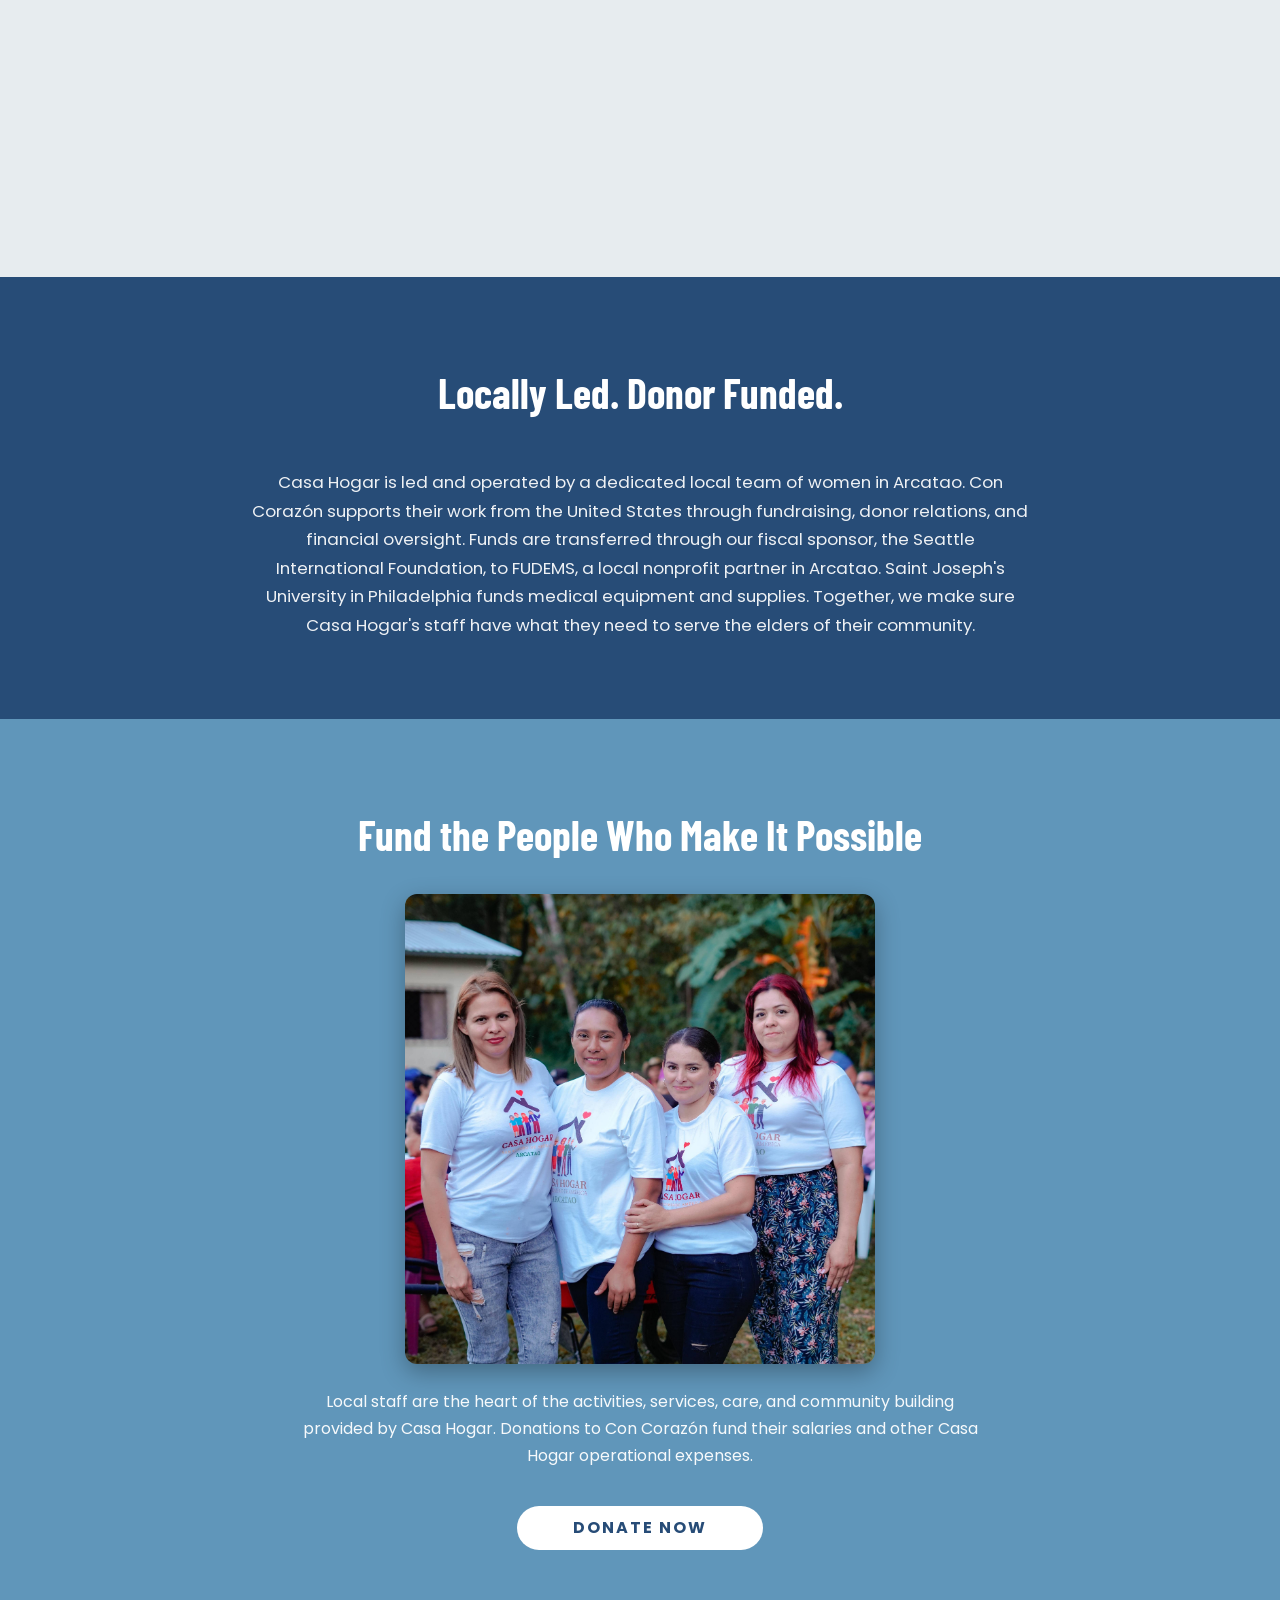
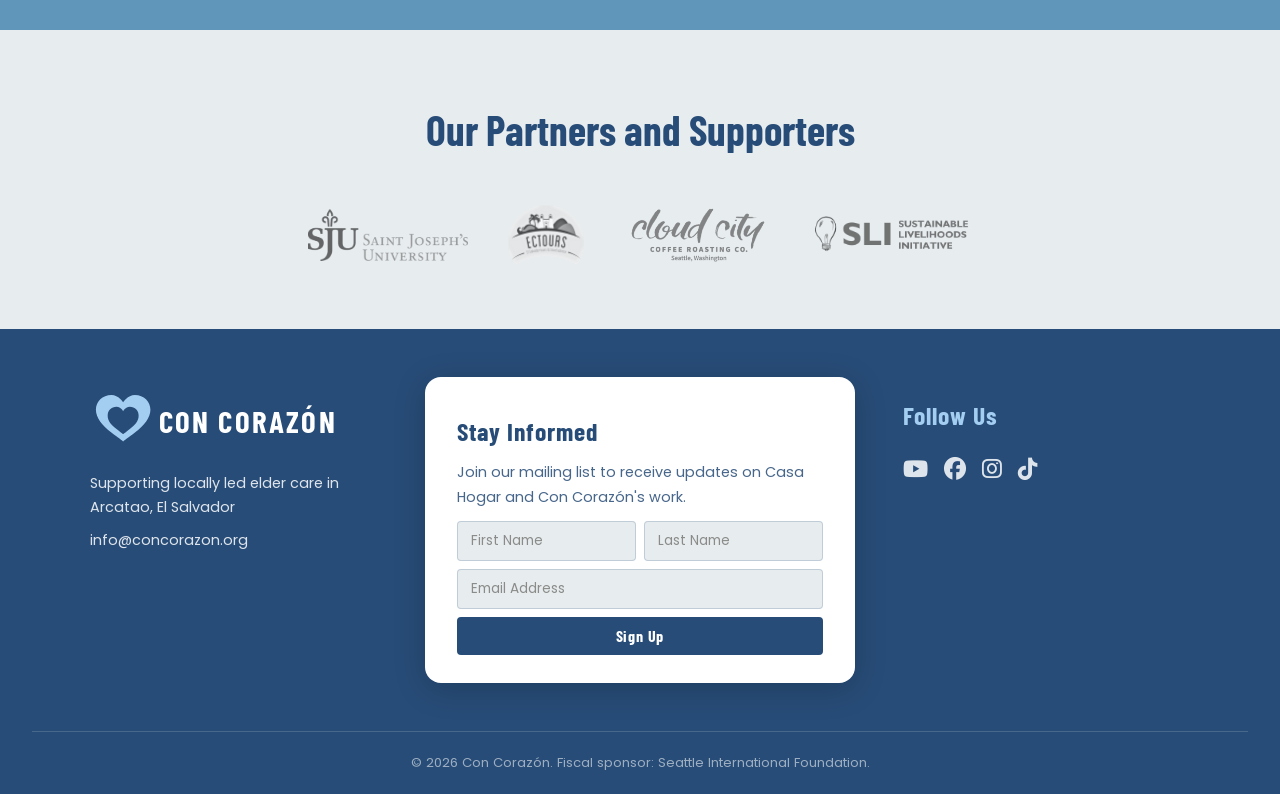
==== commit 1fc377fa: "link to givebutter donate page; remove language links" ====
--- a/en/index.html
+++ b/en/index.html
@@ -31,15 +31,15 @@
     </button>
 
     <ul class="nav-links" id="nav-links">
-      <!-- <li><a href="donate.html">Donate</a></li> -->
+      <li><a href="https://givebutter.com/concorazon" target="_blank" rel="noopener">Donate</a></li>
       <li><a href="about.html">About</a></li>
-      <li>
+      <!-- <li>
         <span class="lang-toggle">
           <a href="index.html" class="lang-active">EN</a>
           <span class="lang-sep">/</span>
           <a href="../es/index.html" class="lang-inactive">ES</a>
         </span>
-      </li>
+      </li> -->
     </ul>
   </nav>
 
@@ -48,7 +48,7 @@
     <div class="hero-overlay"></div>
     <div class="hero-content">
       <h1>In rural El Salvador, too many elders grow old alone. Con Corazón helps change that.</h1>
-      <!-- <a href="donate.html" class="btn-primary">Donate</a> -->
+      <a href="https://givebutter.com/concorazon" class="btn-primary" target="_blank" rel="noopener">Donate</a>
     </div>
   </section>
 
@@ -185,8 +185,7 @@
         <img src="../images/Casa_Hogar_Team.jpg" alt="The Casa Hogar team in Arcatao, El Salvador">
       </div>
       <p>Local staff are the heart of the activities, services, care, and community building provided by Casa Hogar. Donations to Con Corazón fund their salaries and other Casa Hogar operational expenses.</p>
-      <p>Con Corazón will conduct fundraising activities in fall 2026. Stay tuned for details on how you can support Casa Hogar!</p>
-      <!-- <a href="donate.html" class="btn-donate">Donate Now</a> -->
+      <a href="https://givebutter.com/concorazon" class="btn-donate" target="_blank" rel="noopener">Donate Now</a>
     </div>
   </section>
 
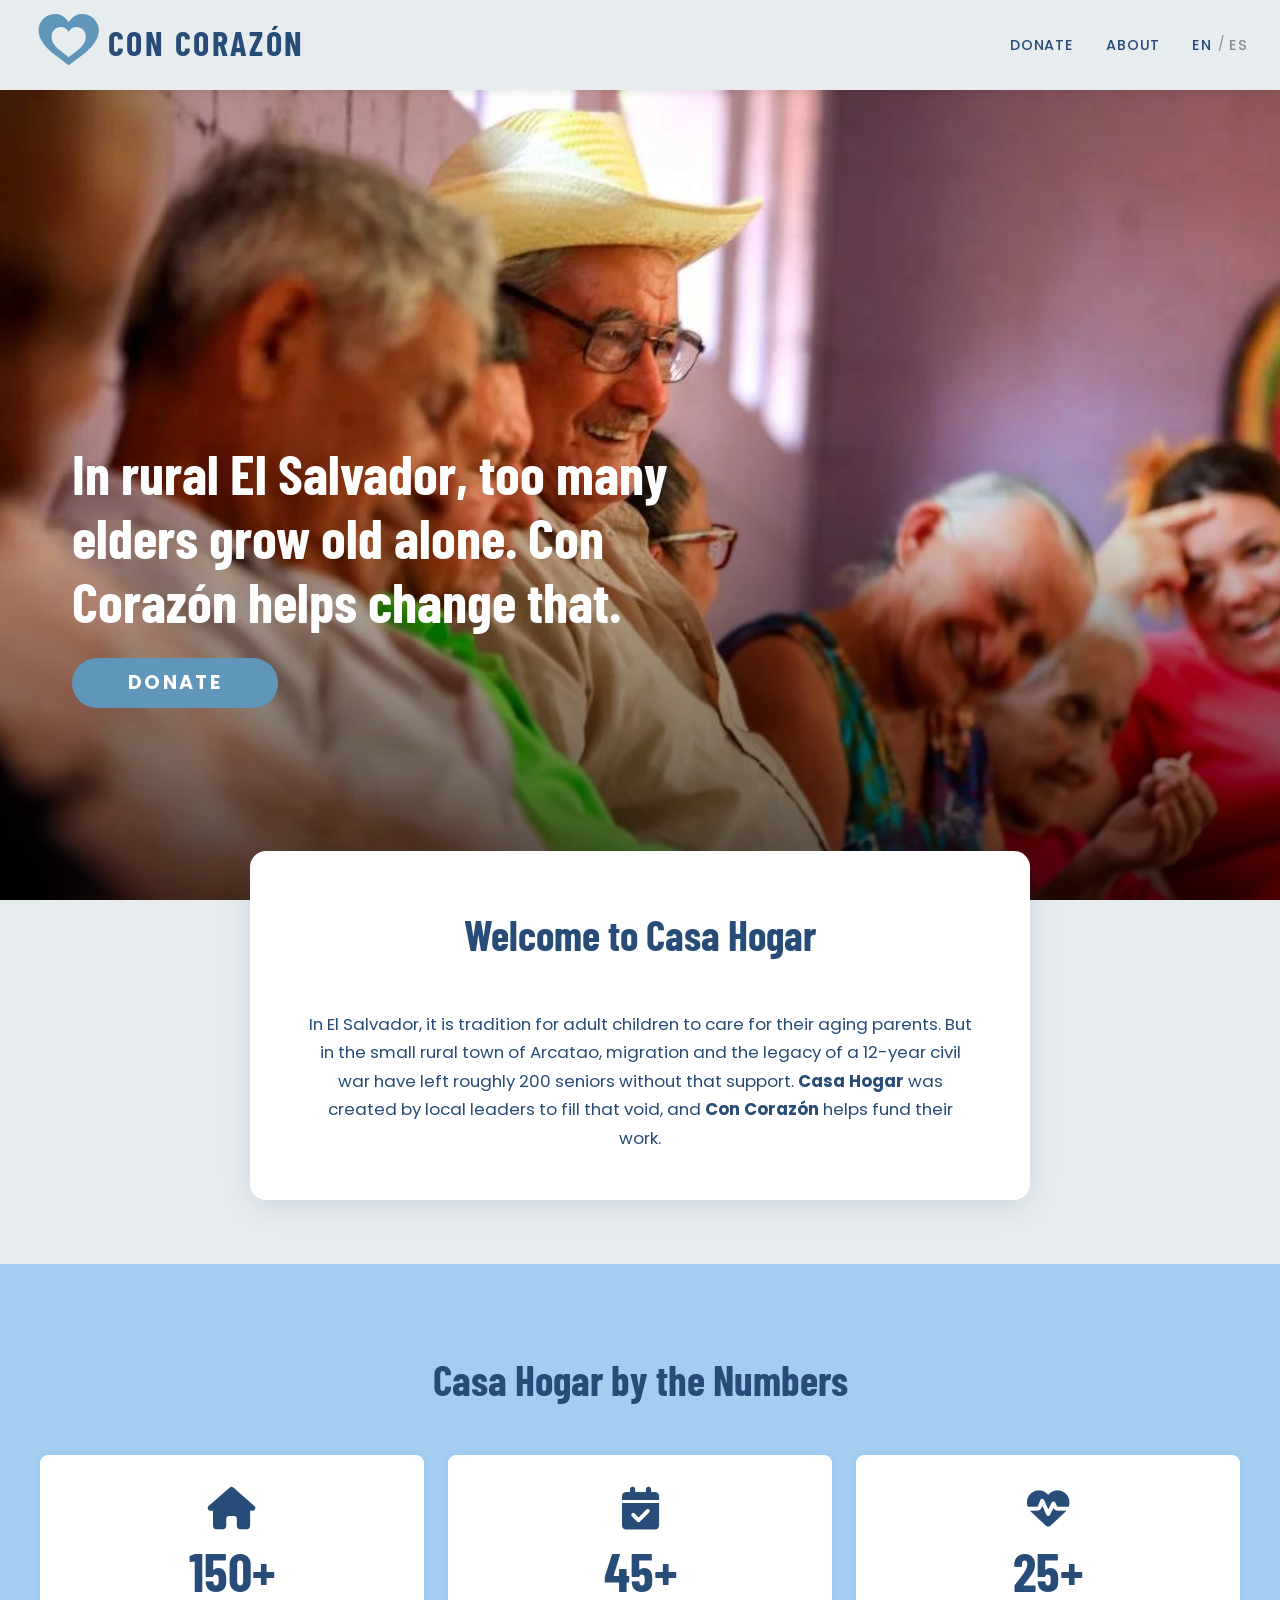
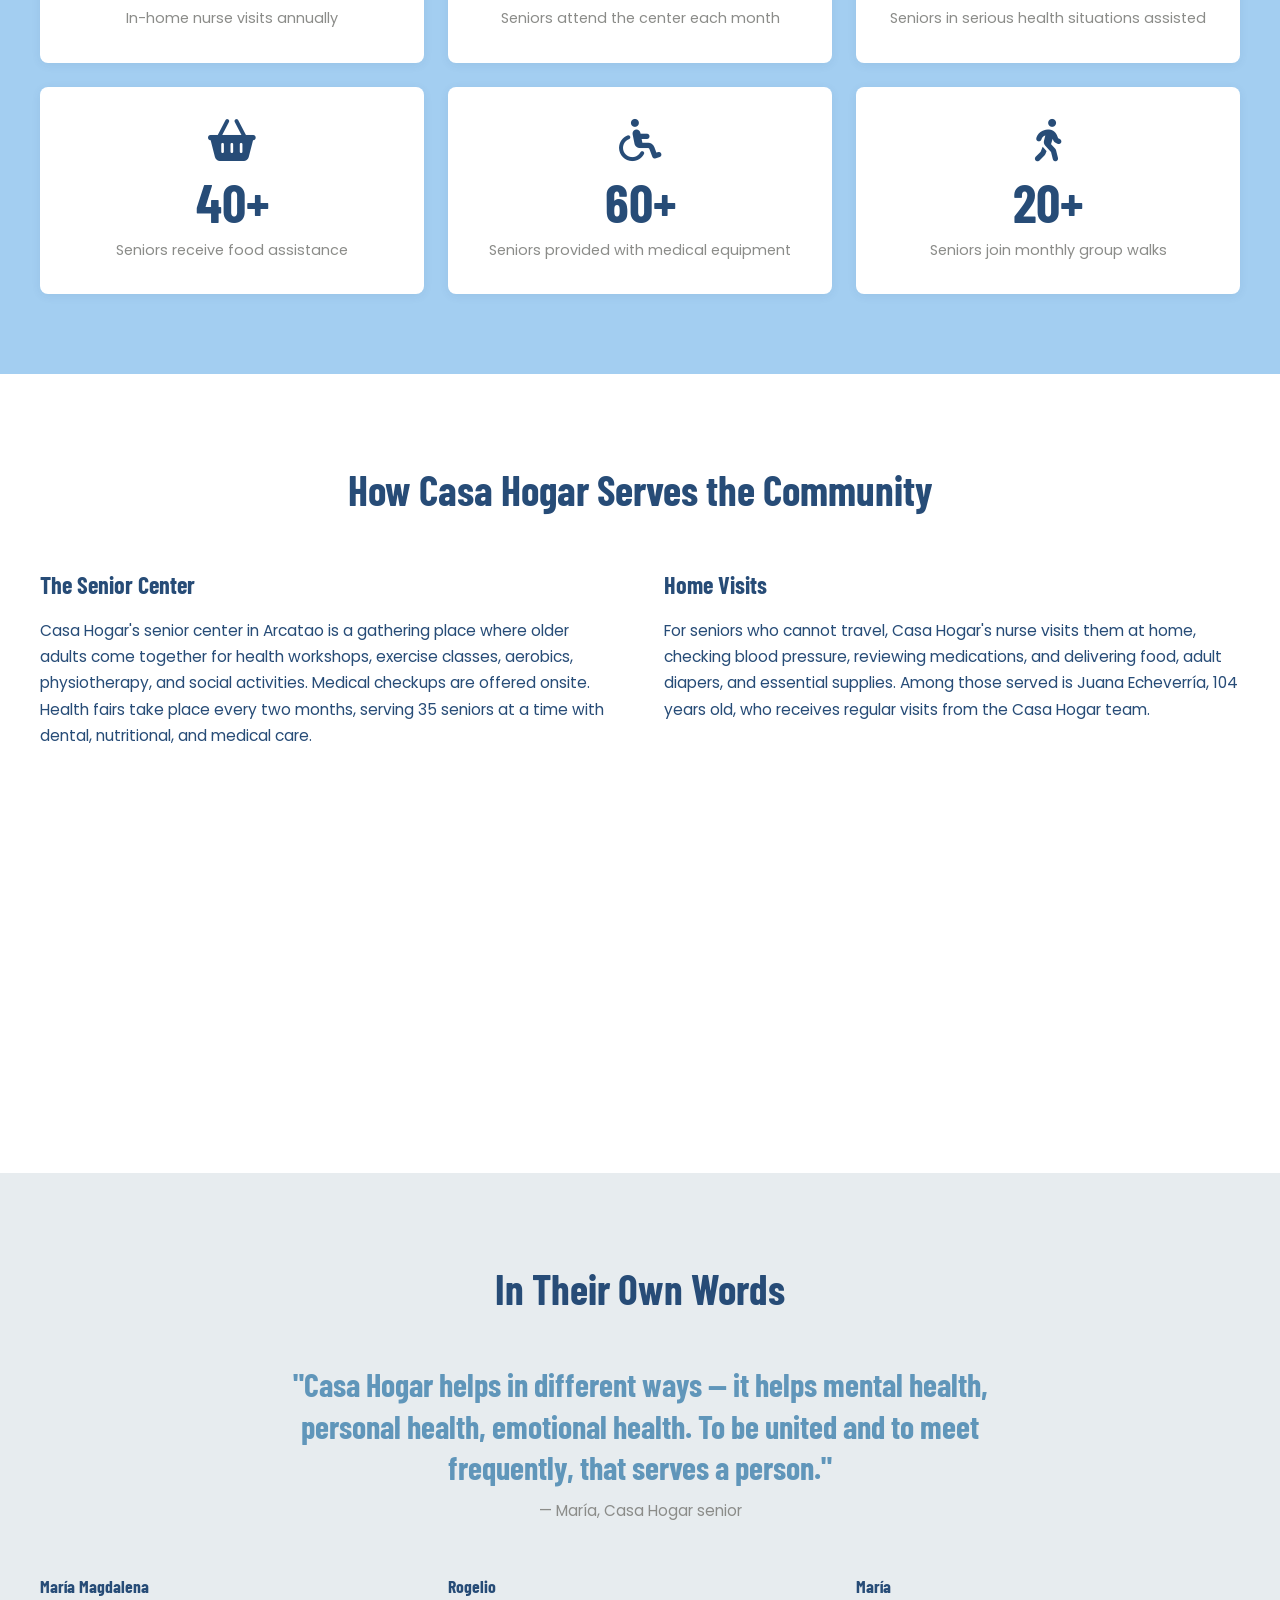
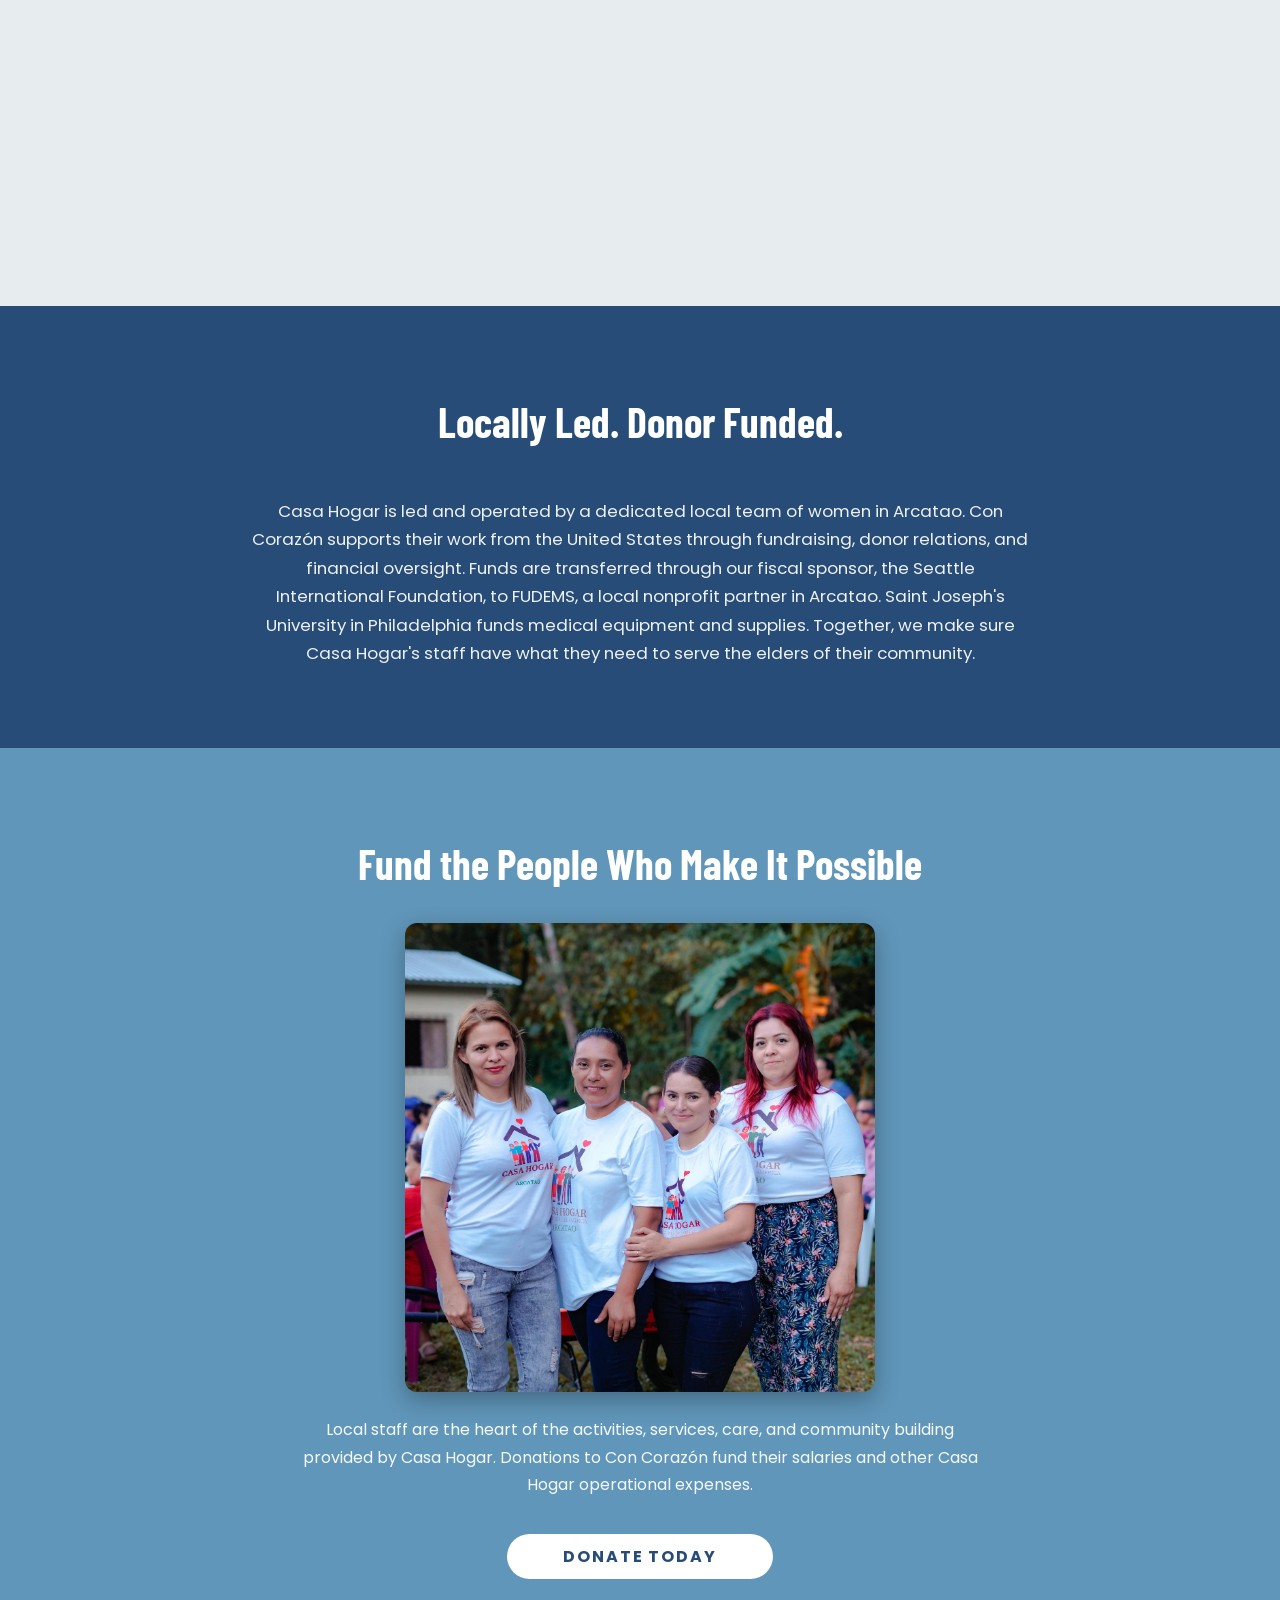
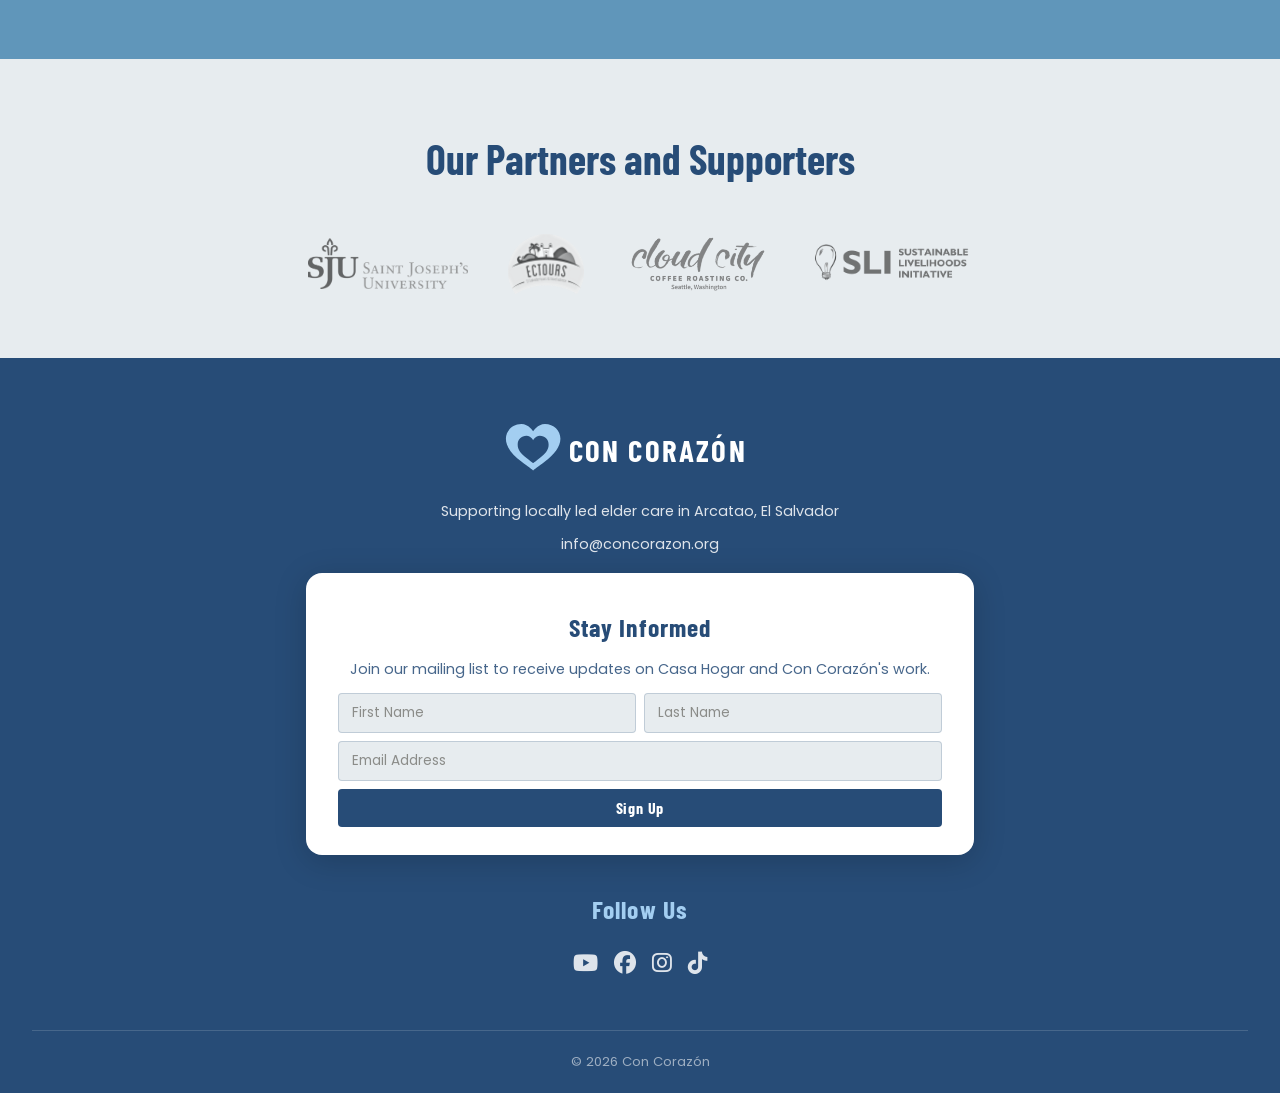
==== commit d054e09f: "Remove fiscal sponsor mentions, enable mailing list signup, drop old donate page - Remove "Fiscal sp" ====
--- a/en/index.html
+++ b/en/index.html
@@ -33,13 +33,13 @@
     <ul class="nav-links" id="nav-links">
       <li><a href="https://givebutter.com/concorazon" target="_blank" rel="noopener">Donate</a></li>
       <li><a href="about.html">About</a></li>
-      <!-- <li>
+      <li>
         <span class="lang-toggle">
           <a href="index.html" class="lang-active">EN</a>
           <span class="lang-sep">/</span>
           <a href="../es/index.html" class="lang-inactive">ES</a>
         </span>
-      </li> -->
+      </li>
     </ul>
   </nav>
 
@@ -56,7 +56,7 @@
   <section class="section-problem" aria-labelledby="problem-heading">
     <div class="inner">
       <h2 class="section-header" id="problem-heading">Welcome to Casa Hogar</h2>
-      <p>In El Salvador, it is tradition for adult children to care for their aging parents. But in the small rural town of Arcatao, migration and the legacy of a 12-year civil war have left roughly 200 seniors without that support. <strong>Casa Hogar</strong> was created by local leaders to fill that void, and Con Corazón helps fund their work.</p>
+      <p>In El Salvador, it is tradition for adult children to care for their aging parents. But in the small rural town of Arcatao, migration and the legacy of a 12-year civil war have left roughly 200 seniors without that support. <strong>Casa Hogar</strong> was created by local leaders to fill that void, and <strong>Con Corazón</strong> helps fund their work.</p>
     </div>
   </section>
 
@@ -185,7 +185,7 @@
         <img src="../images/Casa_Hogar_Team.jpg" alt="The Casa Hogar team in Arcatao, El Salvador">
       </div>
       <p>Local staff are the heart of the activities, services, care, and community building provided by Casa Hogar. Donations to Con Corazón fund their salaries and other Casa Hogar operational expenses.</p>
-      <a href="https://givebutter.com/concorazon" class="btn-donate" target="_blank" rel="noopener">Donate Now</a>
+      <a href="https://givebutter.com/concorazon" class="btn-donate" target="_blank" rel="noopener">Donate Today</a>
     </div>
   </section>
 
@@ -236,13 +236,16 @@
         <div class="footer-form-card">
           <h4>Stay Informed</h4>
           <p>Join our mailing list to receive updates on Casa Hogar and Con Corazón's work.</p>
-          <form class="signup-form" action="#" method="post" aria-label="Mailing list signup">
+          <form class="signup-form" action="https://concorazon.us18.list-manage.com/subscribe/post?u=43413392fdd0e88522483c3fa&amp;id=61a6a90271&amp;f_id=000db3e6f0" method="post" id="mc-embedded-subscribe-form" name="mc-embedded-subscribe-form" target="_blank" aria-label="Mailing list signup">
             <div class="signup-row">
-              <input type="text" name="first_name" placeholder="First Name" required>
-              <input type="text" name="last_name" placeholder="Last Name" required>
+              <input type="text" name="FNAME" placeholder="First Name" required>
+              <input type="text" name="LNAME" placeholder="Last Name" required>
             </div>
-            <input type="email" name="email" placeholder="Email Address" required>
-            <button type="submit">Sign Up</button>
+            <input type="email" name="EMAIL" placeholder="Email Address" required>
+            <div style="position:absolute;left:-5000px;" aria-hidden="true">
+              <input type="text" name="b_43413392fdd0e88522483c3fa_61a6a90271" tabindex="-1" value="">
+            </div>
+            <button type="submit" name="subscribe">Sign Up</button>
           </form>
         </div>
       </div>
@@ -268,7 +271,7 @@
     </div>
 
     <div class="footer-bottom">
-      <p>© <script>document.write(new Date().getFullYear())</script> Con Corazón. Fiscal sponsor: Seattle International Foundation.</p>
+      <p>© <script>document.write(new Date().getFullYear())</script> Con Corazón</p>
     </div>
   </footer>
 
--- a/css/styles.css
+++ b/css/styles.css
@@ -430,9 +430,11 @@
 }
 
 .footer-grid {
-  display: grid;
-  grid-template-columns: 1fr 1.5fr 1fr;
-  gap: 3rem;
+  display: flex;
+  flex-direction: column;
+  align-items: center;
+  text-align: center;
+  gap: 2rem;
   max-width: 1100px;
   margin: 0 auto;
   padding-bottom: 3rem;
@@ -583,8 +585,7 @@
 /* ─── Responsive ─────────────────────────────────────────────────── */
 @media (max-width: 1199px) {
   .stat-grid { grid-template-columns: repeat(2, 1fr); }
-  .footer-grid { grid-template-columns: 1fr 1fr; }
-  .footer-grid .footer-col:last-child { grid-column: span 2; }
+  .footer-grid { gap: 1.5rem; }
 }
 
 @media (max-width: 767px) {
@@ -618,8 +619,7 @@
 
   .video-row { grid-template-columns: 1fr; }
 
-  .footer-grid { grid-template-columns: 1fr; }
-  .footer-grid .footer-col:last-child { grid-column: span 1; }
+  .footer-grid { gap: 1rem; }
 
   .partner-row { gap: 1.5rem; }
 
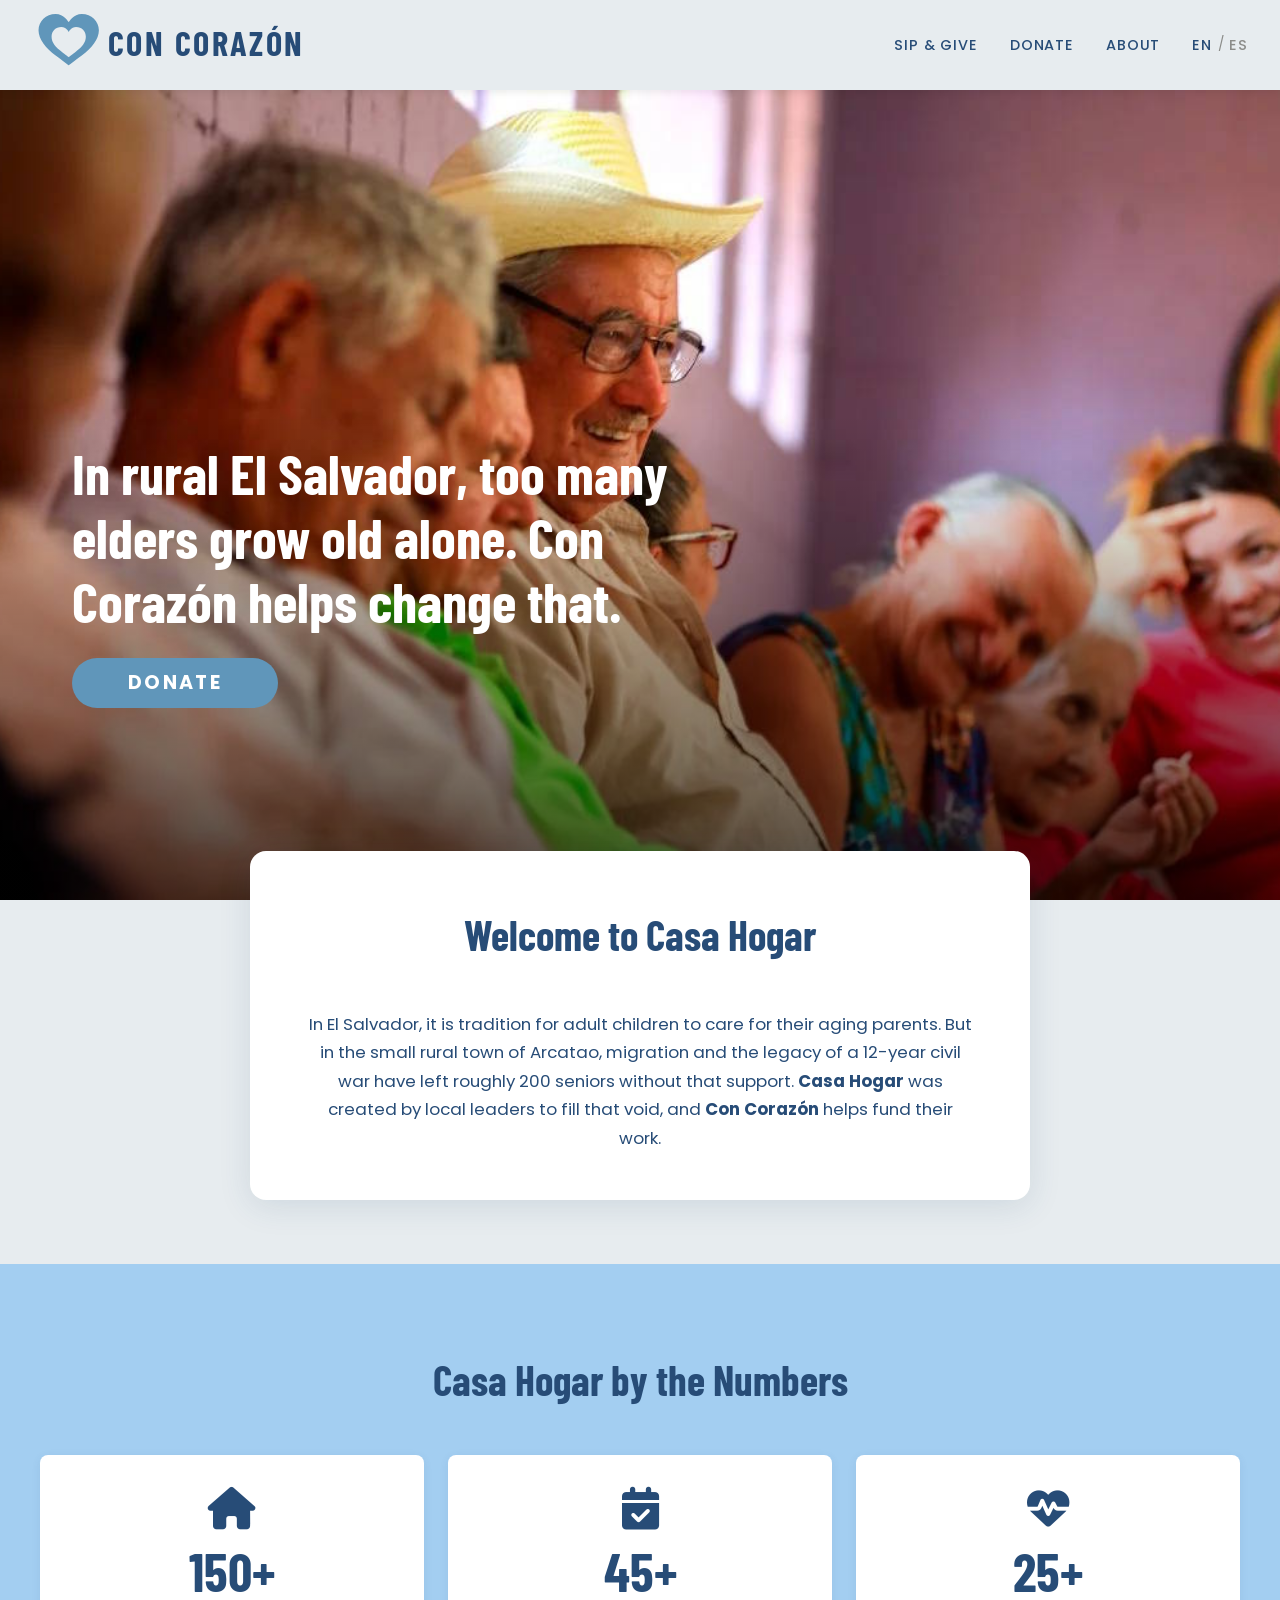
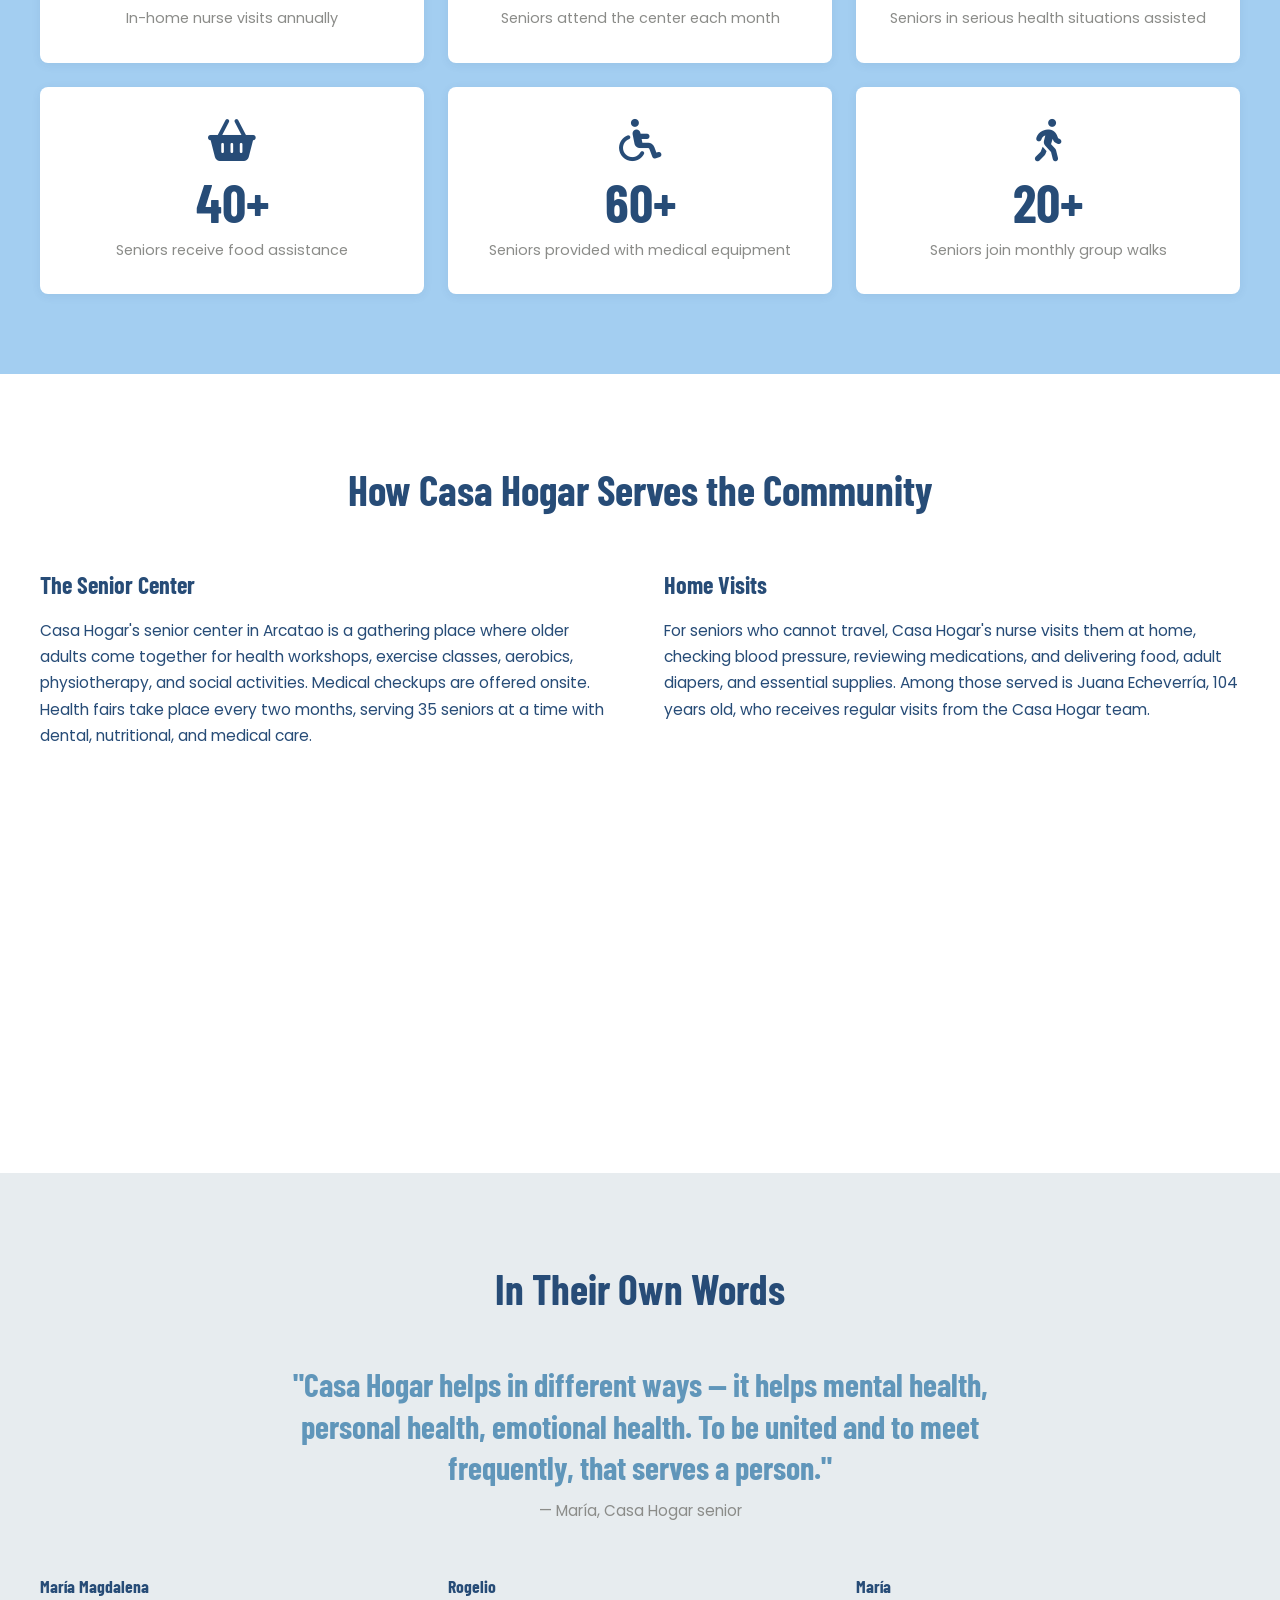
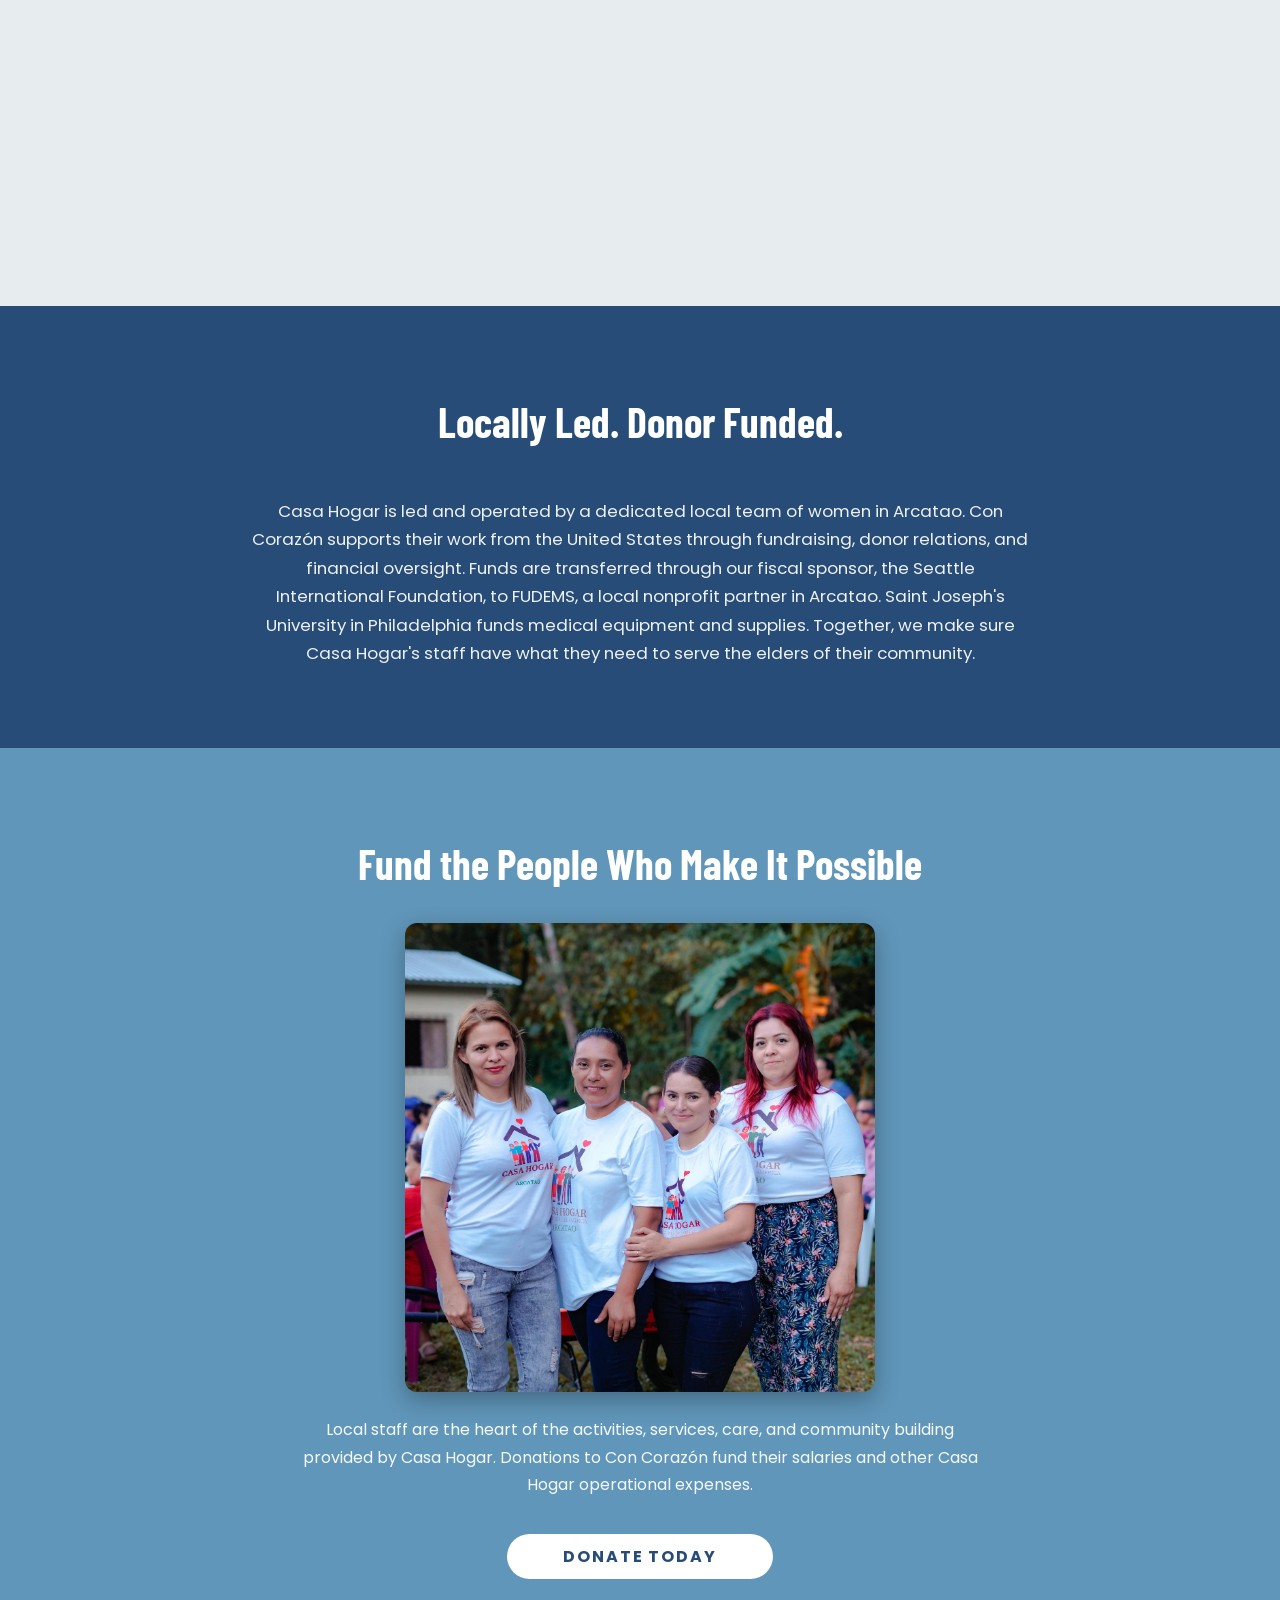
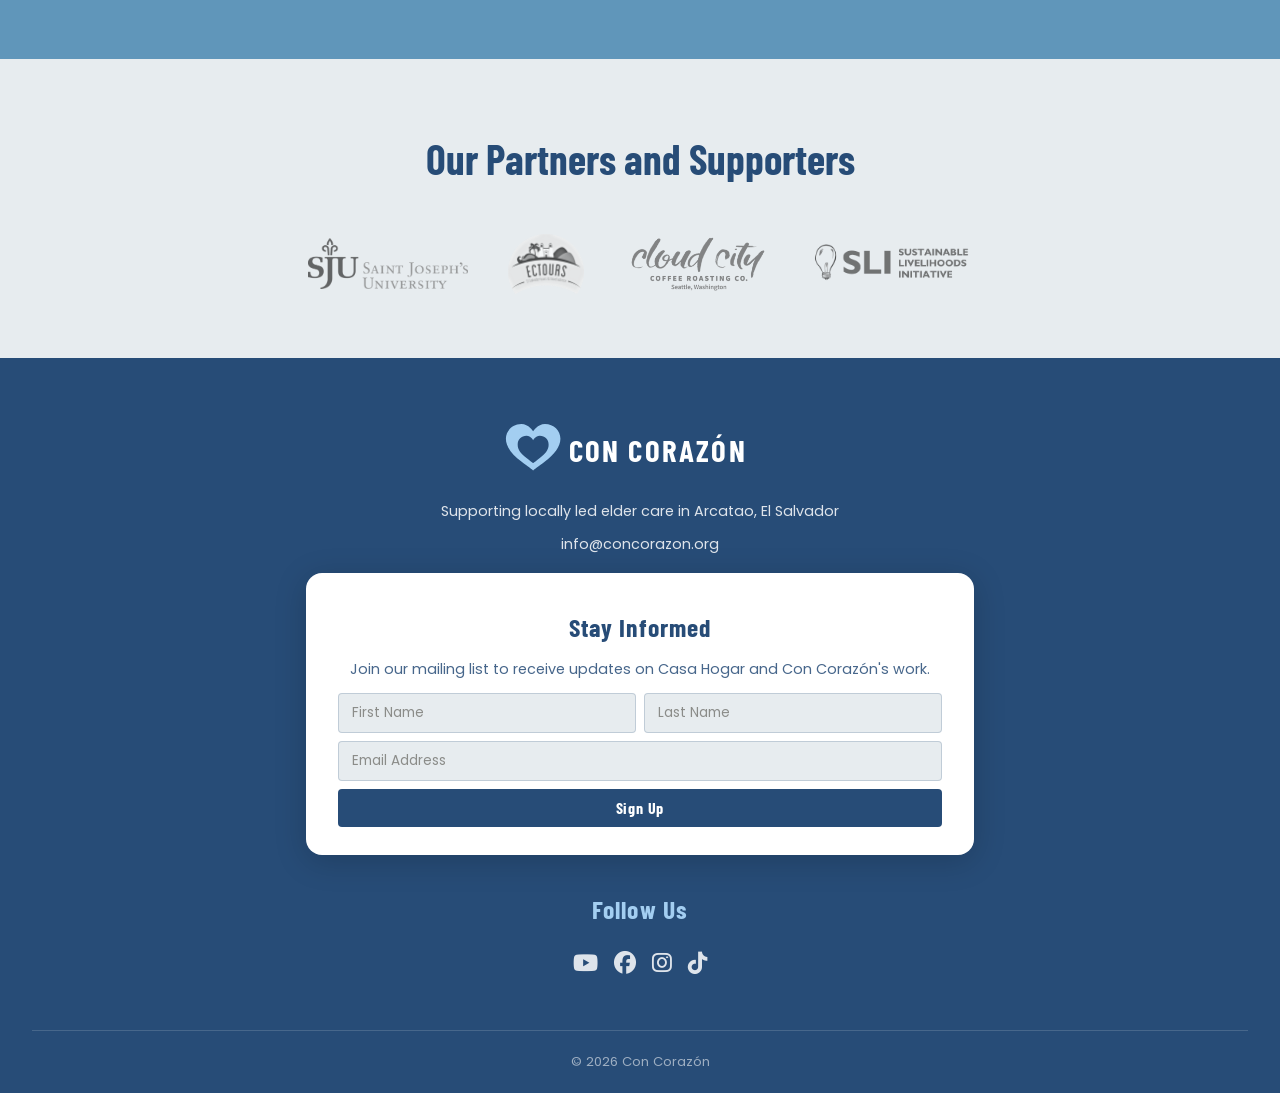
==== commit a3c9b9cb: "Add Sip & Give event page - New en/sip-and-give.html: virtual wine tasting benefit landing page   wi" ====
--- a/en/index.html
+++ b/en/index.html
@@ -31,6 +31,7 @@
     </button>
 
     <ul class="nav-links" id="nav-links">
+      <li><a href="sip-and-give.html">Sip &amp; Give</a></li>
       <li><a href="https://givebutter.com/concorazon" target="_blank" rel="noopener">Donate</a></li>
       <li><a href="about.html">About</a></li>
       <li>
--- a/css/styles.css
+++ b/css/styles.css
@@ -995,3 +995,123 @@
   .photo-placeholder { width: 160px; height: 160px; }
   .team-photo { width: 160px; height: 160px; }
 }
+
+/* ─── Sip & Give Page ────────────────────────────────────────────── */
+
+.sipgive-hero {
+  background: var(--platinum);
+  padding: 4rem 2rem;
+  text-align: center;
+}
+
+.sipgive-hero img {
+  max-width: 600px;
+  width: 100%;
+  margin: 0 auto;
+  border-radius: 6px;
+  box-shadow: 0 12px 32px rgba(39,76,119,0.28);
+}
+
+.section-sipgive { background: #fff; }
+
+.sipgive-inner { max-width: 760px; margin: 0 auto; }
+
+.sipgive-inner h1 {
+  font-family: 'Barlow Condensed', sans-serif;
+  font-weight: 700;
+  font-size: clamp(1.9rem, 4vw, 2.75rem);
+  color: var(--dusk-blue);
+  text-align: center;
+  margin-bottom: 0.4rem;
+  text-wrap: balance;
+}
+
+.sipgive-subhead {
+  text-align: center;
+  font-style: italic;
+  color: var(--steel-blue);
+  font-size: 1.1rem;
+  margin-bottom: 1.5rem;
+}
+
+.sipgive-datetime {
+  display: block;
+  text-align: center;
+  font-family: 'Poppins', sans-serif;
+  font-weight: 600;
+  color: var(--dusk-blue);
+  background: var(--platinum);
+  border-radius: 50px;
+  padding: 0.6rem 1.5rem;
+  margin: 0 auto 2.5rem;
+  width: fit-content;
+  font-size: 0.95rem;
+  letter-spacing: 0.02em;
+}
+
+.sipgive-inner p {
+  color: var(--dusk-blue);
+  font-size: 1rem;
+  margin-bottom: 1.25rem;
+}
+
+.sipgive-h2 {
+  font-family: 'Barlow Condensed', sans-serif;
+  font-weight: 700;
+  font-size: 1.5rem;
+  color: var(--dusk-blue);
+  margin: 0 0 1rem;
+  padding-top: 2rem;
+  border-top: 1px solid rgba(39,76,119,0.15);
+}
+
+.sipgive-wines {
+  list-style: none;
+  display: grid;
+  gap: 0.75rem;
+  margin: 0 0 1.5rem;
+}
+
+.sipgive-wines li {
+  display: flex;
+  align-items: center;
+  gap: 0.75rem;
+  background: var(--platinum);
+  border-radius: 8px;
+  padding: 0.85rem 1.25rem;
+  color: var(--dusk-blue);
+  font-weight: 600;
+  font-size: 1rem;
+}
+
+.sipgive-wines li i { color: var(--steel-blue); font-size: 1.1rem; }
+
+.sipgive-cta {
+  text-align: left;
+  margin-top: 0.5rem;
+}
+
+.sipgive-cta p { margin-bottom: 1rem; }
+
+.sipgive-cta-buttons {
+  display: flex;
+  align-items: center;
+  justify-content: center;
+  gap: 1rem;
+  flex-wrap: wrap;
+  margin-top: 1.25rem;
+}
+
+.sipgive-note {
+  text-align: left;
+  font-size: 0.88rem;
+  color: var(--grey-olive);
+  margin-top: 1.5rem;
+}
+
+.sipgive-note + .sipgive-note { margin-top: 0.5rem; }
+
+@media (max-width: 767px) {
+  .sipgive-hero { padding: 3rem 1.25rem; }
+  .sipgive-h2 { margin-top: 0.5rem; }
+}
